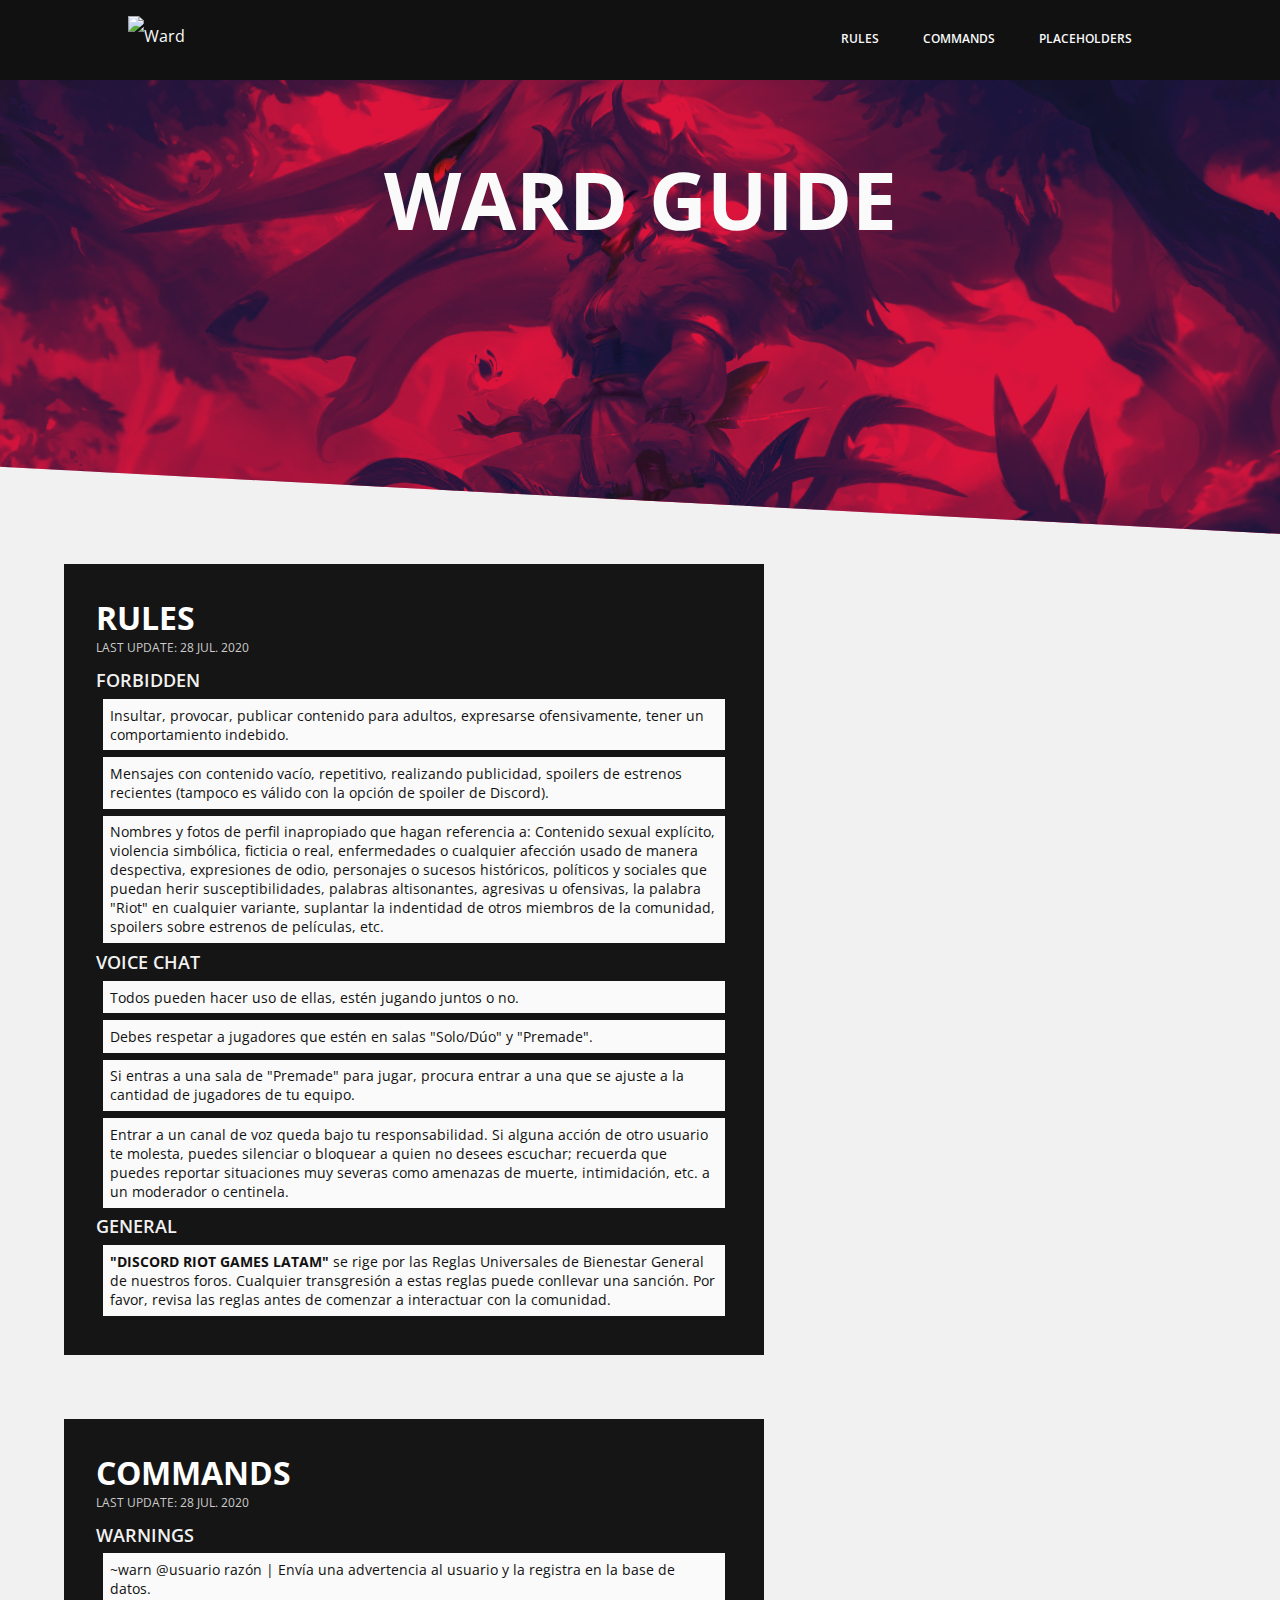
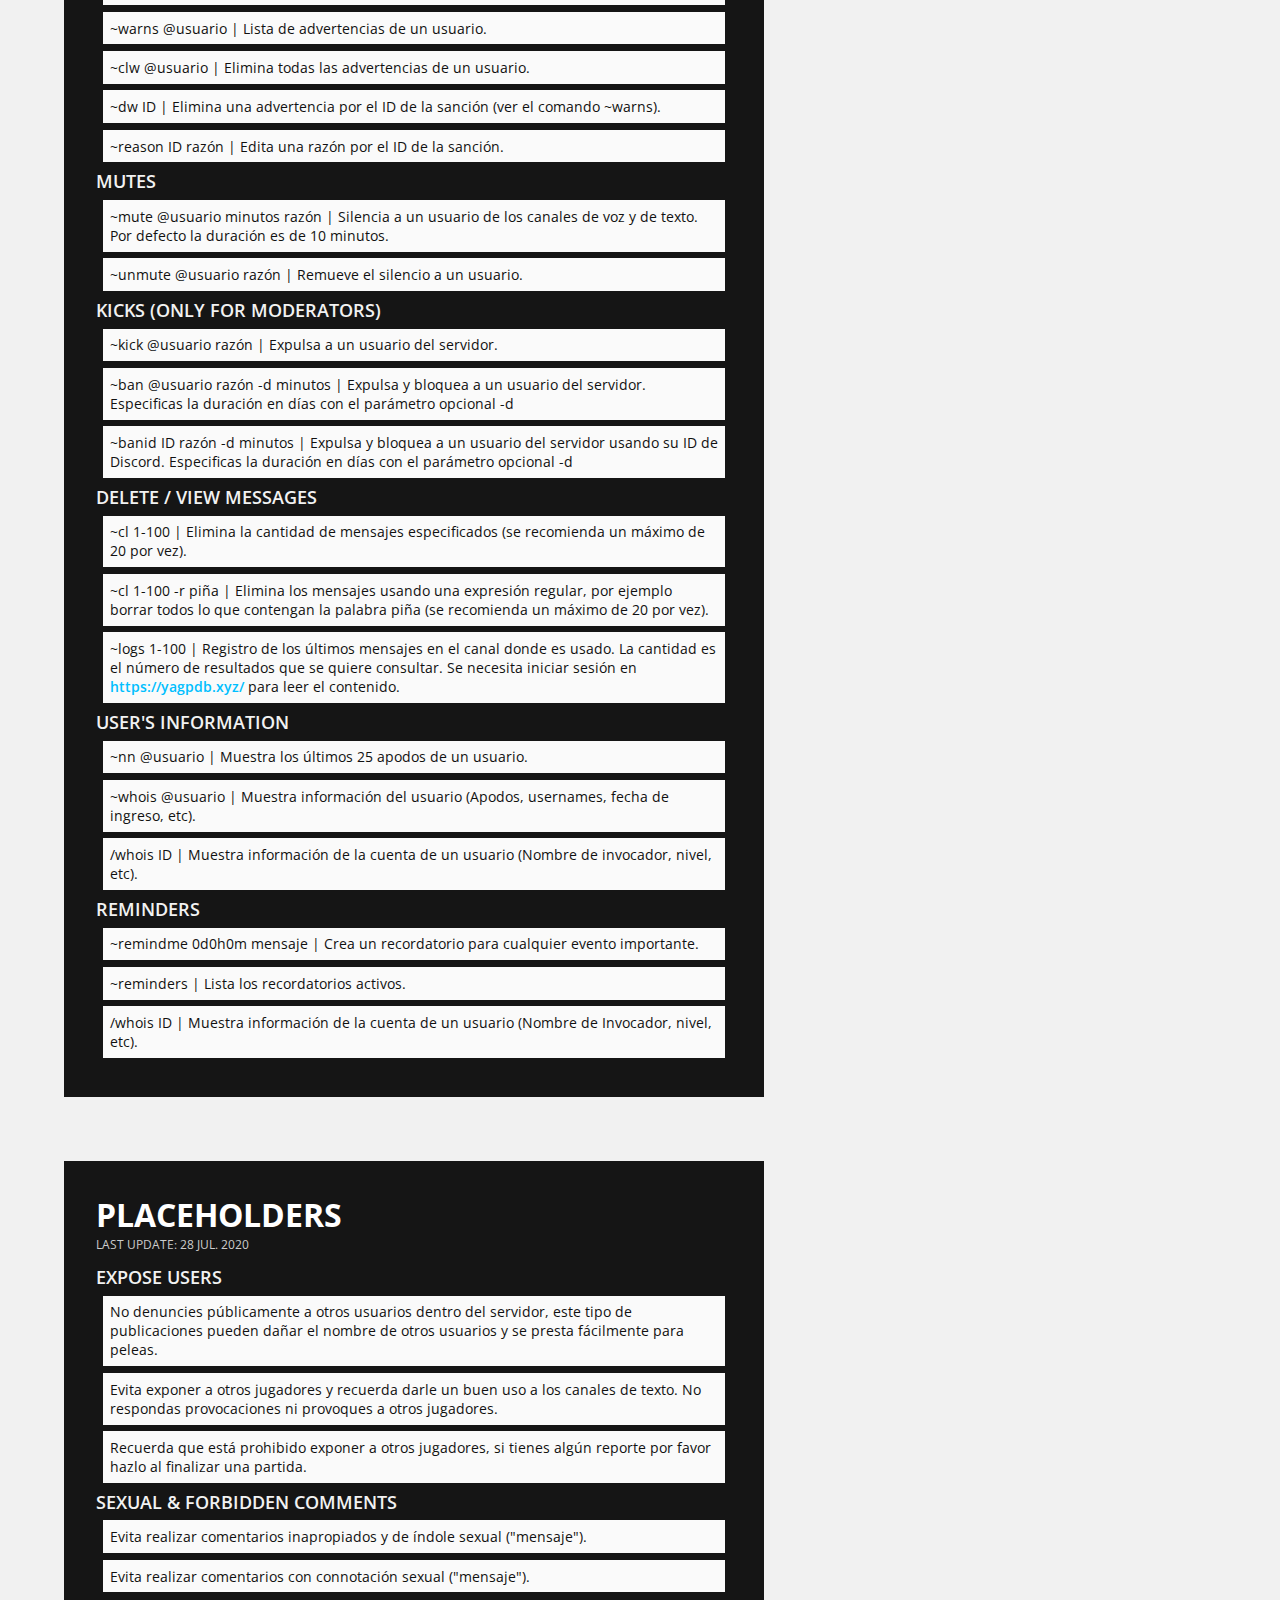
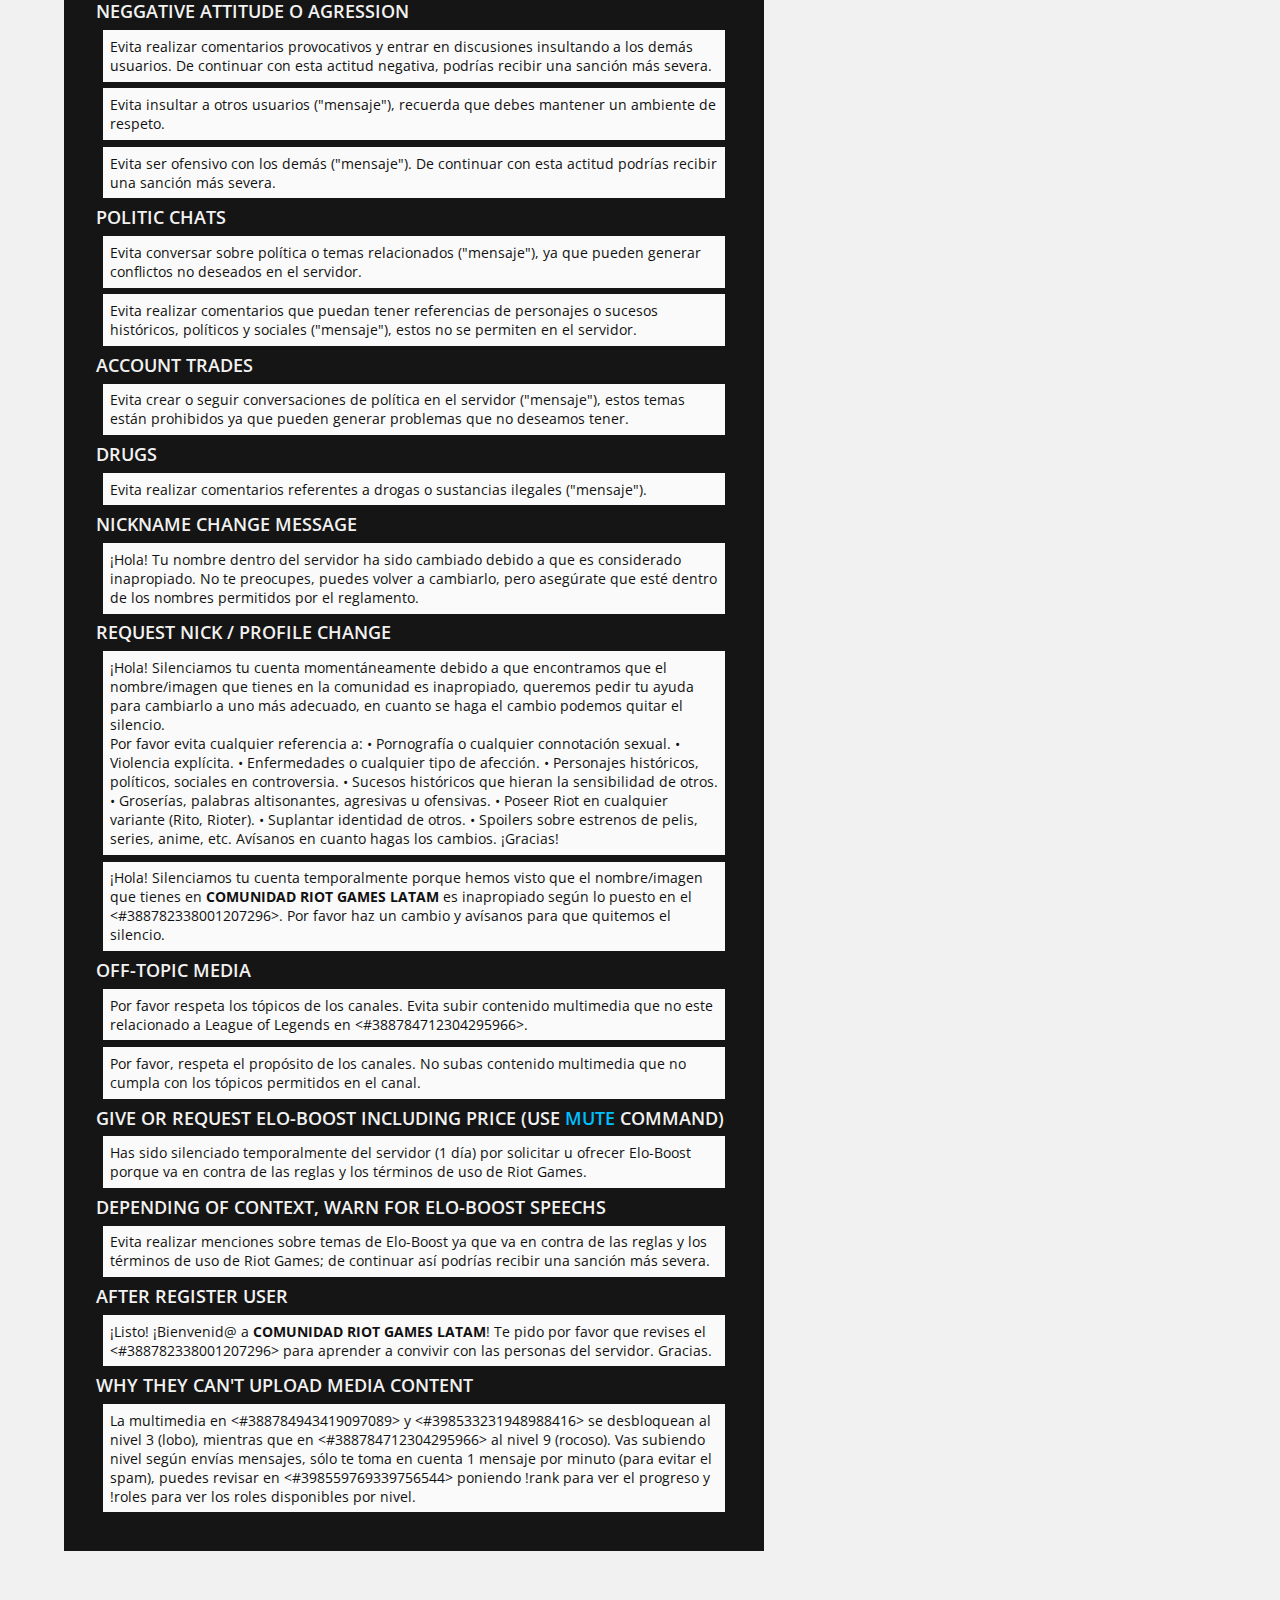
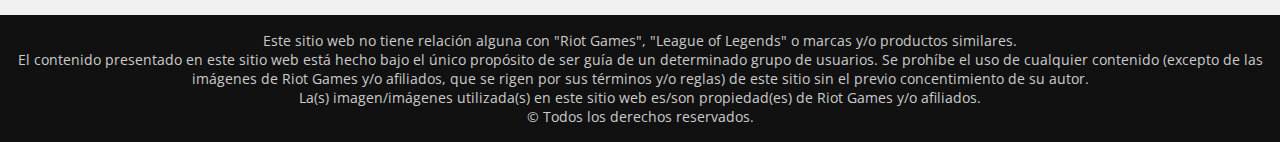
==== 2/index.html @ 8c5df8ff "Add files via upload" ====
<!DOCTYPE html><html lang="es-LA"><head><meta http-equiv="Content-Type" content="text/html; charset=utf-8"/><meta charset="utf-8"/><meta name="author" content="FOW Mind"/><title>Guía de Centinela</title><link href="assets/css/main.min.css" rel="stylesheet"/><link href="https://fonts.googleapis.com/css2?family=Open+Sans:wght@400;600;700&display=swap" rel="stylesheet"/></head><body id="top"> <header> <nav class="navbar flex"><div class="navbar__brand"> <a href="#top"> <img class="navbar__brand__img" src="assets/img/logo.png" alt="Ward"/> </a></div><ul class="navbar__nav"><li><a href="#rules">Rules</a></li><li><a href="#commands">Commands</a></li><li><a href="#placeholders">Placeholders</a></li></ul> </nav><div class="cover"><div class="cover__content"><h1 class="title uppercase cover__title">Ward guide</h1></div></div> </header><main class="wrapper"> <section id="rules" class="section"><h2 class="mini-title section__title">Rules</h2> <span class="date section__date uppercase">Last update: 28 Jul. 2020</span><ul class="list section__list"> <span class="list__title uppercase">Forbidden</span><li>Insultar, provocar, publicar contenido para adultos, expresarse ofensivamente, tener un comportamiento indebido.</li><li>Mensajes con contenido vacío, repetitivo, realizando publicidad, spoilers de estrenos recientes (tampoco es válido con la opción de spoiler de Discord).</li><li>Nombres y fotos de perfil inapropiado que hagan referencia a: Contenido sexual explícito, violencia simbólica, ficticia o real, enfermedades o cualquier afección usado de manera despectiva, expresiones de odio, personajes o sucesos históricos, políticos y sociales que puedan herir susceptibilidades, palabras altisonantes, agresivas u ofensivas, la palabra "Riot" en cualquier variante, suplantar la indentidad de otros miembros de la comunidad, spoilers sobre estrenos de películas, etc.</li><span class="list__title uppercase">Voice chat</span><li>Todos pueden hacer uso de ellas, estén jugando juntos o no.</li><li>Debes respetar a jugadores que estén en salas "Solo/Dúo" y "Premade".</li><li>Si entras a una sala de "Premade" para jugar, procura entrar a una que se ajuste a la cantidad de jugadores de tu equipo.</li><li>Entrar a un canal de voz queda bajo tu responsabilidad. Si alguna acción de otro usuario te molesta, puedes silenciar o bloquear a quien no desees escuchar; recuerda que puedes reportar situaciones muy severas como amenazas de muerte, intimidación, etc. a un moderador o centinela.</li><span class="list__title uppercase">General</span><li><strong class="uppercase">"Discord Riot Games LATAM"</strong> se rige por las Reglas Universales de Bienestar General de nuestros foros. Cualquier transgresión a estas reglas puede conllevar una sanción. Por favor, revisa las reglas antes de comenzar a interactuar con la comunidad.</li></ul> </section><section id="commands" class="section"><h2 class="mini-title section__title">Commands</h2> <span class="date section__date uppercase">Last update: 28 Jul. 2020</span><ul class="list section__list"> <span class="list__title uppercase">Warnings</span><li>~warn @usuario razón | Envía una advertencia al usuario y la registra en la base de datos.</li><li>~warns @usuario | Lista de advertencias de un usuario.</li><li>~clw @usuario | Elimina todas las advertencias de un usuario.</li><li>~dw ID | Elimina una advertencia por el ID de la sanción (ver el comando ~warns).</li><li>~reason ID razón | Edita una razón por el ID de la sanción.</li><span id="mute-command" class="list__title uppercase">Mutes</span><li>~mute @usuario minutos razón | Silencia a un usuario de los canales de voz y de texto. Por defecto la duración es de 10 minutos.</li><li>~unmute @usuario razón | Remueve el silencio a un usuario.</li><span class="list__title uppercase">Kicks (only for moderators)</span><li>~kick @usuario razón | Expulsa a un usuario del servidor.</li><li>~ban @usuario razón -d minutos | Expulsa y bloquea a un usuario del servidor. Especificas la duración en días con el parámetro opcional -d</li><li>~banid ID razón -d minutos | Expulsa y bloquea a un usuario del servidor usando su ID de Discord. Especificas la duración en días con el parámetro opcional -d</li><span class="list__title uppercase">Delete / View messages</span><li>~cl 1-100 | Elimina la cantidad de mensajes especificados (se recomienda un máximo de 20 por vez).</li><li>~cl 1-100 -r piña | Elimina los mensajes usando una expresión regular, por ejemplo borrar todos lo que contengan la palabra piña (se recomienda un máximo de 20 por vez).</li><li>~logs 1-100 | Registro de los últimos mensajes en el canal donde es usado. La cantidad es el número de resultados que se quiere consultar. Se necesita iniciar sesión en <a class="link list__link" href="https://yagpdb.xyz/" target="_blank">https://yagpdb.xyz/</a> para leer el contenido.</li><span class="list__title uppercase">User's information</span><li>~nn @usuario | Muestra los últimos 25 apodos de un usuario.</li><li>~whois @usuario | Muestra información del usuario (Apodos, usernames, fecha de ingreso, etc).</li><li>/whois ID | Muestra información de la cuenta de un usuario (Nombre de invocador, nivel, etc).</li><span class="list__title uppercase">Reminders</span><li>~remindme 0d0h0m mensaje | Crea un recordatorio para cualquier evento importante.</li><li>~reminders | Lista los recordatorios activos.</li><li>/whois ID | Muestra información de la cuenta de un usuario (Nombre de Invocador, nivel, etc).</li></ul> </section><section id="placeholders" class="section"><h2 class="mini-title section__title">Placeholders</h2> <span class="date section__date uppercase">Last update: 28 Jul. 2020</span><ul class="list section__list"> <span class="list__title uppercase">Expose users</span><li>No denuncies públicamente a otros usuarios dentro del servidor, este tipo de publicaciones pueden dañar el nombre de otros usuarios y se presta fácilmente para peleas.</li><li>Evita exponer a otros jugadores y recuerda darle un buen uso a los canales de texto. No respondas provocaciones ni provoques a otros jugadores.</li><li>Recuerda que está prohibido exponer a otros jugadores, si tienes algún reporte por favor hazlo al finalizar una partida.</li><span class="list__title uppercase">Sexual & forbidden comments</span><li>Evita realizar comentarios inapropiados y de índole sexual ("mensaje").</li><li>Evita realizar comentarios con connotación sexual ("mensaje").</li><span class="list__title uppercase">Neggative attitude o agression</span><li>Evita realizar comentarios provocativos y entrar en discusiones insultando a los demás usuarios. De continuar con esta actitud negativa, podrías recibir una sanción más severa.</li><li>Evita insultar a otros usuarios ("mensaje"), recuerda que debes mantener un ambiente de respeto.</li><li>Evita ser ofensivo con los demás ("mensaje"). De continuar con esta actitud podrías recibir una sanción más severa.</li><span class="list__title uppercase">Politic chats</span><li>Evita conversar sobre política o temas relacionados ("mensaje"), ya que pueden generar conflictos no deseados en el servidor.</li><li>Evita realizar comentarios que puedan tener referencias de personajes o sucesos históricos, políticos y sociales ("mensaje"), estos no se permiten en el servidor.</li><span class="list__title uppercase">Account trades</span><li>Evita crear o seguir conversaciones de política en el servidor ("mensaje"), estos temas están prohibidos ya que pueden generar problemas que no deseamos tener.</li><span class="list__title uppercase">Drugs</span><li>Evita realizar comentarios referentes a drogas o sustancias ilegales ("mensaje").</li><span class="list__title uppercase">Nickname change message</span><li>¡Hola! Tu nombre dentro del servidor ha sido cambiado debido a que es considerado inapropiado. No te preocupes, puedes volver a cambiarlo, pero asegúrate que esté dentro de los nombres permitidos por el reglamento.</li><span class="list__title uppercase">Request nick / profile change</span><li>¡Hola! Silenciamos tu cuenta momentáneamente debido a que encontramos que el nombre/imagen que tienes en la comunidad es inapropiado, queremos pedir tu ayuda para cambiarlo a uno más adecuado, en cuanto se haga el cambio podemos quitar el silencio. <br/> Por favor evita cualquier referencia a: • Pornografía o cualquier connotación sexual. • Violencia explícita. • Enfermedades o cualquier tipo de afección. • Personajes históricos, políticos, sociales en controversia. • Sucesos históricos que hieran la sensibilidad de otros. • Groserías, palabras altisonantes, agresivas u ofensivas. • Poseer Riot en cualquier variante (Rito, Rioter). • Suplantar identidad de otros. • Spoilers sobre estrenos de pelis, series, anime, etc. Avísanos en cuanto hagas los cambios. ¡Gracias!</li><li>¡Hola! Silenciamos tu cuenta temporalmente porque hemos visto que el nombre/imagen que tienes en <strong class="uppercase">Comunidad Riot Games LATAM</strong> es inapropiado según lo puesto en el <#388782338001207296>. Por favor haz un cambio y avísanos para que quitemos el silencio.</li><span class="list__title uppercase">Off-topic media</span><li>Por favor respeta los tópicos de los canales. Evita subir contenido multimedia que no este relacionado a League of Legends en <#388784712304295966>.</li><li>Por favor, respeta el propósito de los canales. No subas contenido multimedia que no cumpla con los tópicos permitidos en el canal.</li><span class="list__title uppercase">Give or request elo-boost including price (use <a class="link list__link" href="#mute-command">mute</a> command)</span><li>Has sido silenciado temporalmente del servidor (1 día) por solicitar u ofrecer Elo-Boost porque va en contra de las reglas y los términos de uso de Riot Games.</li><span class="list__title uppercase">Depending of context, warn for elo-boost speechs</span><li>Evita realizar menciones sobre temas de Elo-Boost ya que va en contra de las reglas y los términos de uso de Riot Games; de continuar así podrías recibir una sanción más severa.</li><span class="list__title uppercase">After register user</span><li>¡Listo! ¡Bienvenid@ a <strong class="uppercase">Comunidad Riot Games LATAM</strong>! Te pido por favor que revises el <#388782338001207296> para aprender a convivir con las personas del servidor. Gracias.</li><span class="list__title uppercase">Why they can't upload media content</span><li>La multimedia en <#388784943419097089> y <#398533231948988416> se desbloquean al nivel 3 (lobo), mientras que en <#388784712304295966> al nivel 9 (rocoso). Vas subiendo nivel según envías mensajes, sólo te toma en cuenta 1 mensaje por minuto (para evitar el spam), puedes revisar en <#398559769339756544> poniendo !rank para ver el progreso y !roles para ver los roles disponibles por nivel.</li></ul> </section> </main><footer class="footer"><p class="footer__paragraph">Este sitio web no tiene relación alguna con "Riot Games", "League of Legends" o marcas y/o productos similares. <br/> El contenido presentado en este sitio web está hecho bajo el único propósito de ser guía de un determinado grupo de usuarios. Se prohíbe el uso de cualquier contenido (excepto de las imágenes de Riot Games y/o afiliados, que se rigen por sus términos y/o reglas) de este sitio sin el previo concentimiento de su autor.</p><p class="footer__paragraph">La(s) imagen/imágenes utilizada(s) en este sitio web es/son propiedad(es) de Riot Games y/o afiliados. <br/> &copy; Todos los derechos reservados.</p> </footer></body></html>
---- 2/assets/css/main.min.css ----
*{margin:0;padding:0;-webkit-box-sizing:border-box;box-sizing:border-box;scroll-behavior:smooth}*::-moz-selection{background-color:crimson;color:#ccc}*::selection{background-color:crimson;color:#ccc}body{font-family:'Open sans',-system-ui,-apple-system,sans-serif,helvetica,arial;background-color:#f1f1f1;overflow-x:hidden}img{max-width:100%;-webkit-user-select:none;-moz-user-select:none;-ms-user-select:none;user-select:none}img::-moz-selection{background-color:rgba(0,0,0,0)}img::selection{background-color:rgba(0,0,0,0)}a{text-decoration:none}.flex{display:-webkit-box;display:-ms-flexbox;display:flex;-webkit-box-orient:horizontal;-webkit-box-direction:normal;-ms-flex-direction:row;flex-direction:row;-webkit-box-pack:justify;-ms-flex-pack:justify;justify-content:space-between;-webkit-box-align:center;-ms-flex-align:center;align-items:center}.uppercase{text-transform:uppercase}.title,.mini-title{color:#111}.title{font-size:3em;text-align:center}.mini-title{font-size:2em;text-transform:uppercase}.date{color:#808080;font-size: .75em;display:block}.link{text-decoration:none;color:deepskyblue;font-size: .8em;font-weight:600}.link:hover{text-decoration:underline}.list{list-style:none}.list__title{color:#111;font-size:1.1em;font-weight:600;display:block}.list li{margin: .5em;color:#707070}.list__link{font-size:inherit}.list__link:hover{text-decoration:none;opacity: .9}.input{outline:none;border:1px solid rgba(0,0,0,.1);font-family:'Open sans',-system-ui,-apple-system,sans-serif,helvetica,arial;font-size:1em;font-weight:600;color:#353535;width:95%;max-width:350px;height:50px;background-color:#fafafa;padding:0 1em;margin:0 auto;display:block;-webkit-transition:-webkit-box-shadow .2s ease;transition:-webkit-box-shadow .2s ease;-o-transition:box-shadow .2s ease;transition:box-shadow .2s ease;transition:box-shadow .2s ease, -webkit-box-shadow .2s ease}.input::-webkit-input-placeholder{color:#707070;font-weight:normal}.input::-moz-placeholder{color:#707070;font-weight:normal}.input:-ms-input-placeholder{color:#707070;font-weight:normal}.input::-ms-input-placeholder{color:#707070;font-weight:normal}.input::placeholder{color:#707070;font-weight:normal}.input:focus,.input:active{-webkit-box-shadow:0 0 5px 1px rgba(0,0,0,.3);box-shadow:0 0 5px 1px rgba(0,0,0,.3)}.input:focus::-webkit-input-placeholder,.input:active::-webkit-input-placeholder{color:transparent}.input:focus::-moz-placeholder,.input:active::-moz-placeholder{color:transparent}.input:focus:-ms-input-placeholder,.input:active:-ms-input-placeholder{color:transparent}.input:focus::-ms-input-placeholder,.input:active::-ms-input-placeholder{color:transparent}.input:focus::placeholder,.input:active::placeholder{color:transparent}.section{padding:2em;margin:4em 5%;background-color:#151515;width:95%;max-width:700px}.section__title{color:#fff;display:inline-block}.section__date{color:#ccc;margin-bottom:1em}.section__list .list__title{color:#f2f2f2}.section__list li{background-color:#fafafa;color:#111;padding: .5em;font-size: .85em}.navbar{position:fixed;top:0;left:0;z-index:500;width:100%;height:80px;background-color:#111;padding:0 10%;overflow-y:hidden}.navbar__brand{padding:1em 0;width:150px;height:100%;color:#fafafa}.navbar__brand a{color:#fafafa}.navbar__brand__img{-o-object-fit:cover;object-fit:cover;width:100%;max-height:150px;line-height:40px}.navbar__nav{list-style:none;height:100%;padding:0;-webkit-user-select:none;-moz-user-select:none;-ms-user-select:none;user-select:none}.navbar__nav li{display:inline-block;line-height:77px;margin-right:-4.1px}.navbar__nav a{color:#fafafa;padding:0 2em;font-size: .75em;font-weight:600;text-transform:uppercase;display:block;border-bottom:3px solid transparent}.navbar__nav a:hover{border-color:deepskyblue}.cover{position:relative;width:100%;height:100vh;max-height:500px;padding-top:80px}.cover::before{content:'';position:absolute;top:0;left:-5%;width:110%;height:100%;background:crimson url(../img/cover.jpg) center -5%/99% no-repeat;background-blend-mode:darken;-webkit-transform:rotate(3deg);-ms-transform:rotate(3deg);transform:rotate(3deg)}.cover__content{position:relative;z-index:5;width:100%;margin:5% auto}.cover__title{color:#fafafa;font-size:5em}.footer{background-color:#111;padding:1em}.footer__paragraph{font-size: .9em;color:#ccc;text-align:center}@media screen and (max-width: 850px){.section{margin:4em auto}.cover::before{background-size:cover;background-position:center 2em}}@media screen and (max-width: 600px){.navbar__brand{display:none}.navbar__nav{margin:0 auto}}@media screen and (max-width: 400px){.section{padding:1em}.section__title{word-break:break-all}.section__list .list__title{margin:1em 0 .5em 0}.section__list li{margin:0}.navbar__nav{height:initial;text-align:center}.navbar__nav li{line-height:initial}.navbar__nav a{padding: .5em;display:inline-block}}
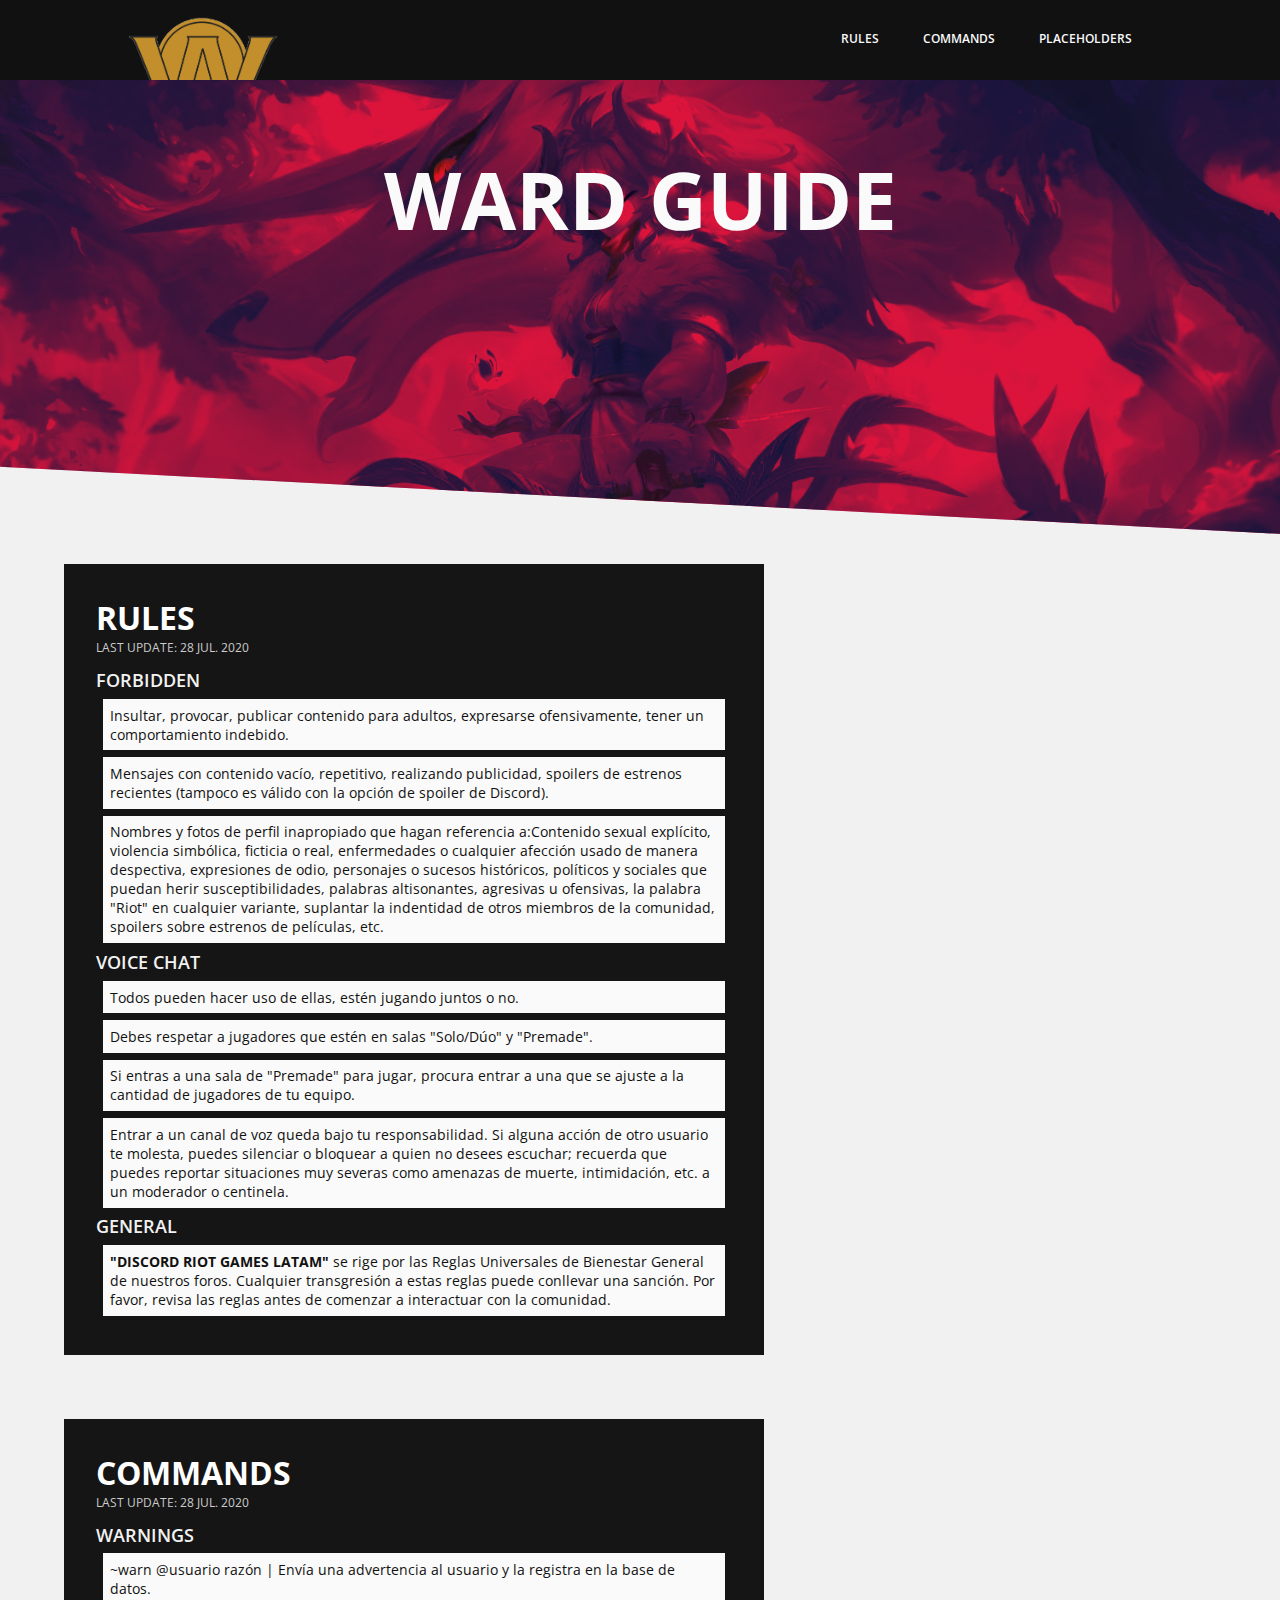
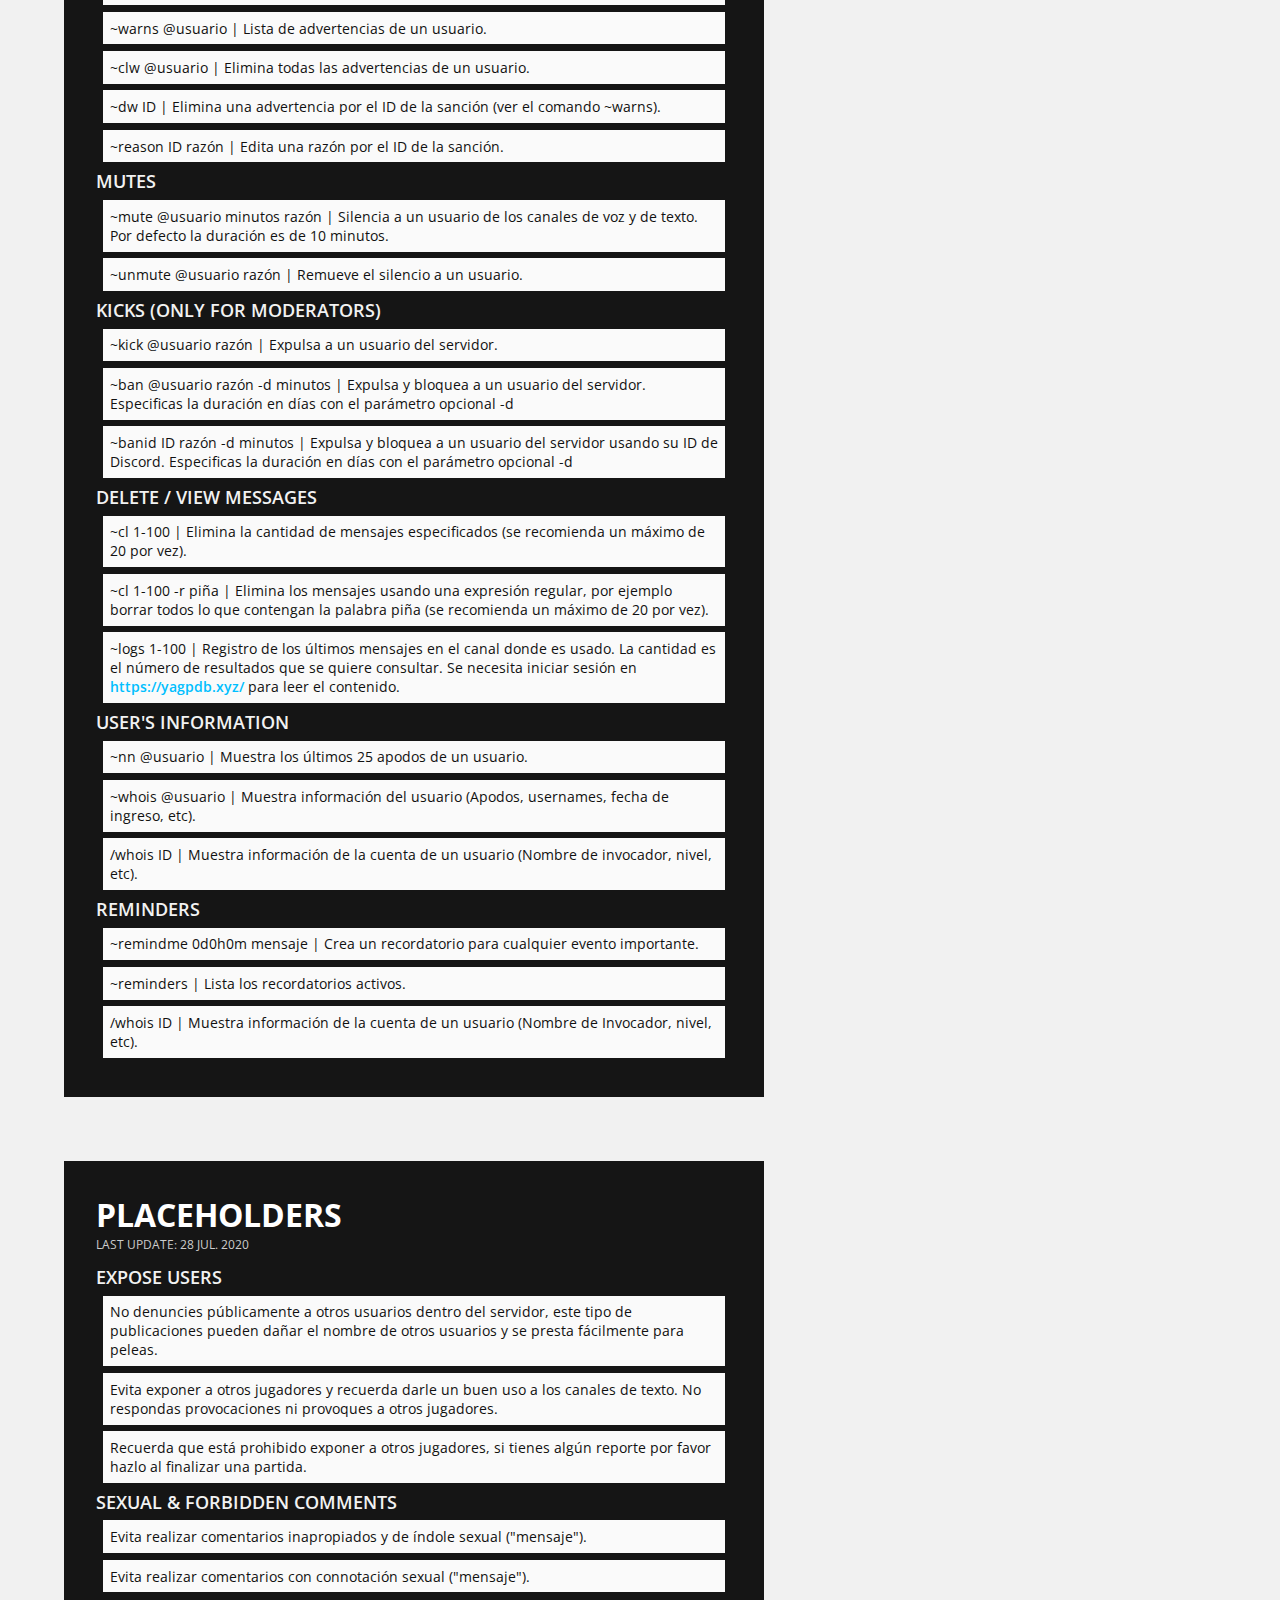
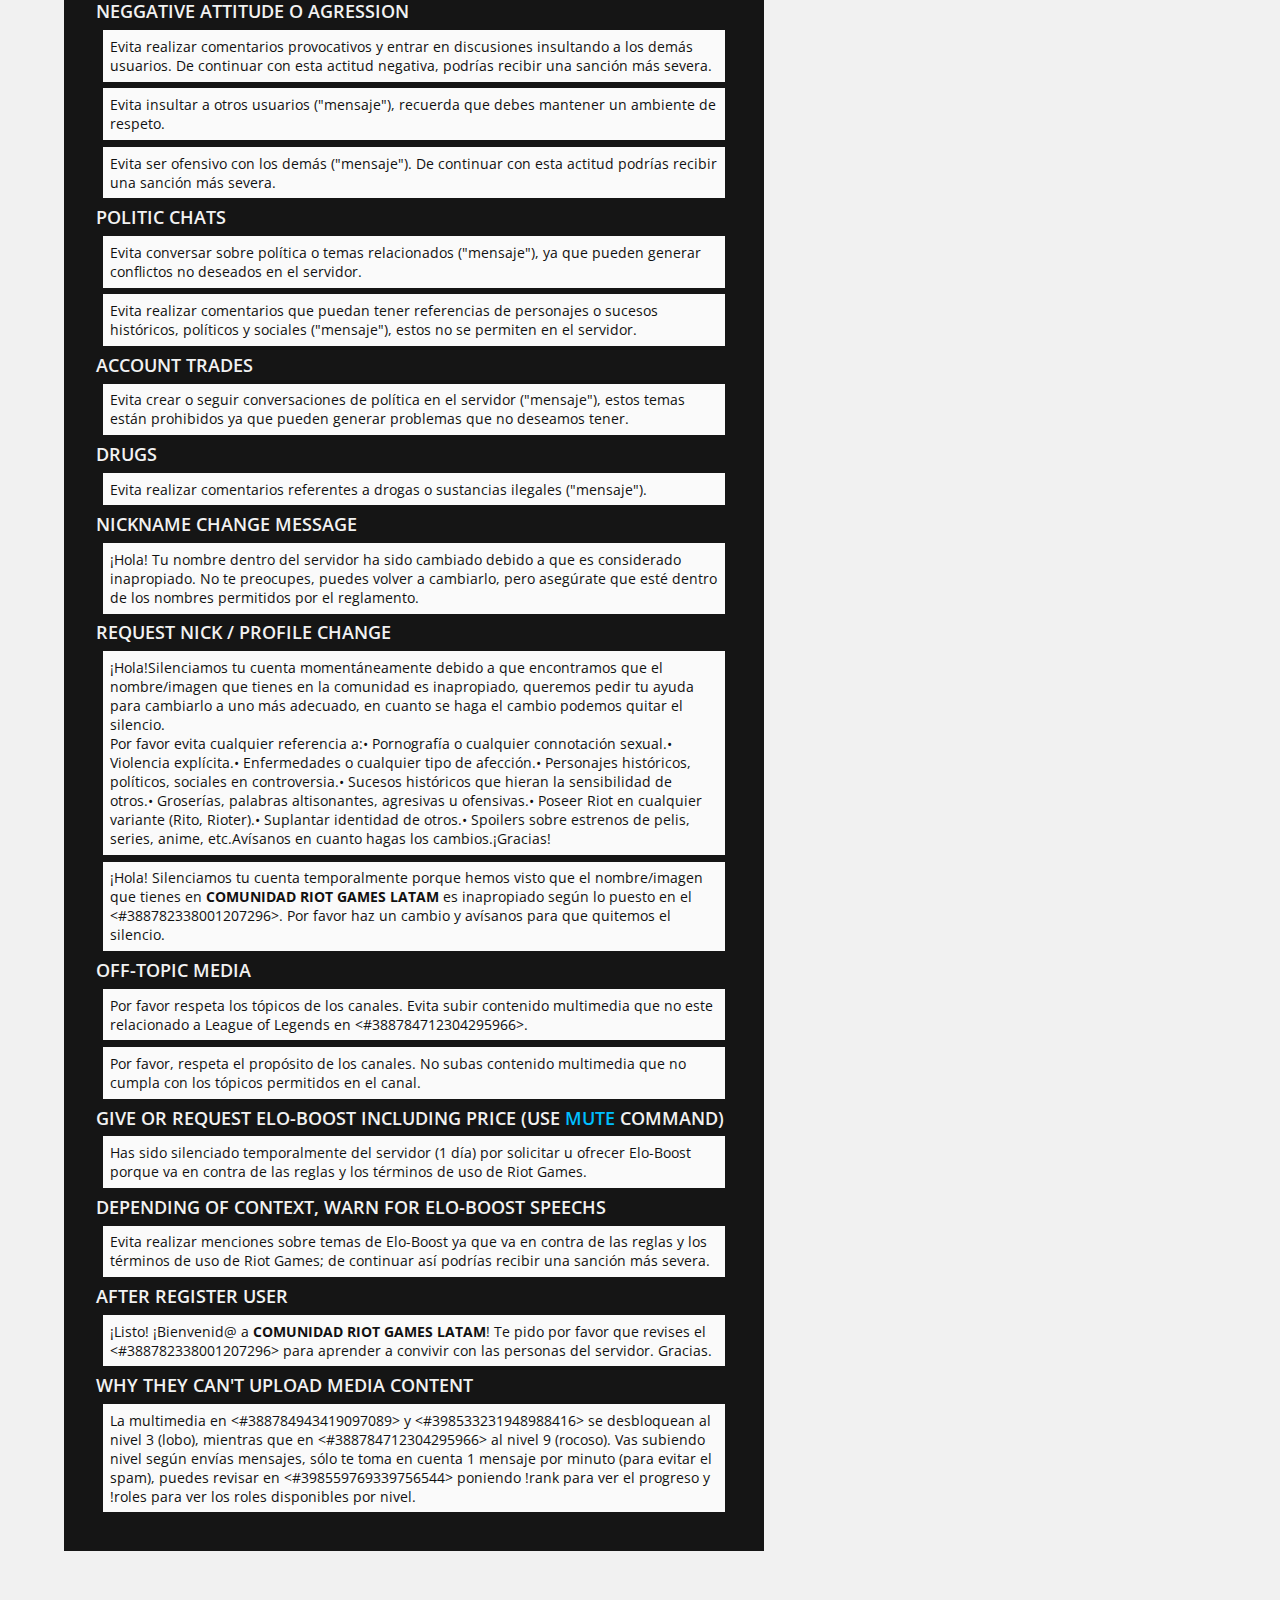
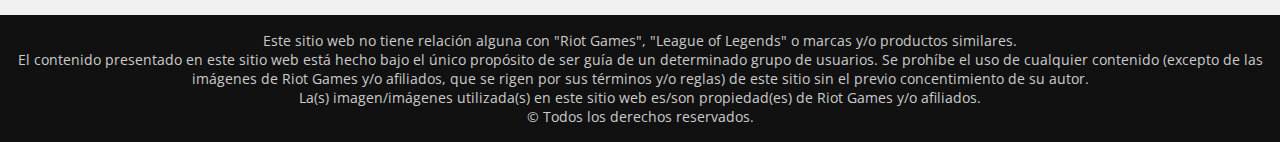
==== commit 00db2e94: "Add files via upload" ====
--- a/2/index.html
+++ b/2/index.html
@@ -1 +1 @@
-<!DOCTYPE html><html lang="es-LA"><head><meta http-equiv="Content-Type" content="text/html; charset=utf-8"/><meta charset="utf-8"/><meta name="author" content="FOW Mind"/><title>Guía de Centinela</title><link href="assets/css/main.min.css" rel="stylesheet"/><link href="https://fonts.googleapis.com/css2?family=Open+Sans:wght@400;600;700&display=swap" rel="stylesheet"/></head><body id="top"> <header> <nav class="navbar flex"><div class="navbar__brand"> <a href="#top"> <img class="navbar__brand__img" src="assets/img/logo.png" alt="Ward"/> </a></div><ul class="navbar__nav"><li><a href="#rules">Rules</a></li><li><a href="#commands">Commands</a></li><li><a href="#placeholders">Placeholders</a></li></ul> </nav><div class="cover"><div class="cover__content"><h1 class="title uppercase cover__title">Ward guide</h1></div></div> </header><main class="wrapper"> <section id="rules" class="section"><h2 class="mini-title section__title">Rules</h2> <span class="date section__date uppercase">Last update: 28 Jul. 2020</span><ul class="list section__list"> <span class="list__title uppercase">Forbidden</span><li>Insultar, provocar, publicar contenido para adultos, expresarse ofensivamente, tener un comportamiento indebido.</li><li>Mensajes con contenido vacío, repetitivo, realizando publicidad, spoilers de estrenos recientes (tampoco es válido con la opción de spoiler de Discord).</li><li>Nombres y fotos de perfil inapropiado que hagan referencia a: Contenido sexual explícito, violencia simbólica, ficticia o real, enfermedades o cualquier afección usado de manera despectiva, expresiones de odio, personajes o sucesos históricos, políticos y sociales que puedan herir susceptibilidades, palabras altisonantes, agresivas u ofensivas, la palabra "Riot" en cualquier variante, suplantar la indentidad de otros miembros de la comunidad, spoilers sobre estrenos de películas, etc.</li><span class="list__title uppercase">Voice chat</span><li>Todos pueden hacer uso de ellas, estén jugando juntos o no.</li><li>Debes respetar a jugadores que estén en salas "Solo/Dúo" y "Premade".</li><li>Si entras a una sala de "Premade" para jugar, procura entrar a una que se ajuste a la cantidad de jugadores de tu equipo.</li><li>Entrar a un canal de voz queda bajo tu responsabilidad. Si alguna acción de otro usuario te molesta, puedes silenciar o bloquear a quien no desees escuchar; recuerda que puedes reportar situaciones muy severas como amenazas de muerte, intimidación, etc. a un moderador o centinela.</li><span class="list__title uppercase">General</span><li><strong class="uppercase">"Discord Riot Games LATAM"</strong> se rige por las Reglas Universales de Bienestar General de nuestros foros. Cualquier transgresión a estas reglas puede conllevar una sanción. Por favor, revisa las reglas antes de comenzar a interactuar con la comunidad.</li></ul> </section><section id="commands" class="section"><h2 class="mini-title section__title">Commands</h2> <span class="date section__date uppercase">Last update: 28 Jul. 2020</span><ul class="list section__list"> <span class="list__title uppercase">Warnings</span><li>~warn @usuario razón | Envía una advertencia al usuario y la registra en la base de datos.</li><li>~warns @usuario | Lista de advertencias de un usuario.</li><li>~clw @usuario | Elimina todas las advertencias de un usuario.</li><li>~dw ID | Elimina una advertencia por el ID de la sanción (ver el comando ~warns).</li><li>~reason ID razón | Edita una razón por el ID de la sanción.</li><span id="mute-command" class="list__title uppercase">Mutes</span><li>~mute @usuario minutos razón | Silencia a un usuario de los canales de voz y de texto. Por defecto la duración es de 10 minutos.</li><li>~unmute @usuario razón | Remueve el silencio a un usuario.</li><span class="list__title uppercase">Kicks (only for moderators)</span><li>~kick @usuario razón | Expulsa a un usuario del servidor.</li><li>~ban @usuario razón -d minutos | Expulsa y bloquea a un usuario del servidor. Especificas la duración en días con el parámetro opcional -d</li><li>~banid ID razón -d minutos | Expulsa y bloquea a un usuario del servidor usando su ID de Discord. Especificas la duración en días con el parámetro opcional -d</li><span class="list__title uppercase">Delete / View messages</span><li>~cl 1-100 | Elimina la cantidad de mensajes especificados (se recomienda un máximo de 20 por vez).</li><li>~cl 1-100 -r piña | Elimina los mensajes usando una expresión regular, por ejemplo borrar todos lo que contengan la palabra piña (se recomienda un máximo de 20 por vez).</li><li>~logs 1-100 | Registro de los últimos mensajes en el canal donde es usado. La cantidad es el número de resultados que se quiere consultar. Se necesita iniciar sesión en <a class="link list__link" href="https://yagpdb.xyz/" target="_blank">https://yagpdb.xyz/</a> para leer el contenido.</li><span class="list__title uppercase">User's information</span><li>~nn @usuario | Muestra los últimos 25 apodos de un usuario.</li><li>~whois @usuario | Muestra información del usuario (Apodos, usernames, fecha de ingreso, etc).</li><li>/whois ID | Muestra información de la cuenta de un usuario (Nombre de invocador, nivel, etc).</li><span class="list__title uppercase">Reminders</span><li>~remindme 0d0h0m mensaje | Crea un recordatorio para cualquier evento importante.</li><li>~reminders | Lista los recordatorios activos.</li><li>/whois ID | Muestra información de la cuenta de un usuario (Nombre de Invocador, nivel, etc).</li></ul> </section><section id="placeholders" class="section"><h2 class="mini-title section__title">Placeholders</h2> <span class="date section__date uppercase">Last update: 28 Jul. 2020</span><ul class="list section__list"> <span class="list__title uppercase">Expose users</span><li>No denuncies públicamente a otros usuarios dentro del servidor, este tipo de publicaciones pueden dañar el nombre de otros usuarios y se presta fácilmente para peleas.</li><li>Evita exponer a otros jugadores y recuerda darle un buen uso a los canales de texto. No respondas provocaciones ni provoques a otros jugadores.</li><li>Recuerda que está prohibido exponer a otros jugadores, si tienes algún reporte por favor hazlo al finalizar una partida.</li><span class="list__title uppercase">Sexual & forbidden comments</span><li>Evita realizar comentarios inapropiados y de índole sexual ("mensaje").</li><li>Evita realizar comentarios con connotación sexual ("mensaje").</li><span class="list__title uppercase">Neggative attitude o agression</span><li>Evita realizar comentarios provocativos y entrar en discusiones insultando a los demás usuarios. De continuar con esta actitud negativa, podrías recibir una sanción más severa.</li><li>Evita insultar a otros usuarios ("mensaje"), recuerda que debes mantener un ambiente de respeto.</li><li>Evita ser ofensivo con los demás ("mensaje"). De continuar con esta actitud podrías recibir una sanción más severa.</li><span class="list__title uppercase">Politic chats</span><li>Evita conversar sobre política o temas relacionados ("mensaje"), ya que pueden generar conflictos no deseados en el servidor.</li><li>Evita realizar comentarios que puedan tener referencias de personajes o sucesos históricos, políticos y sociales ("mensaje"), estos no se permiten en el servidor.</li><span class="list__title uppercase">Account trades</span><li>Evita crear o seguir conversaciones de política en el servidor ("mensaje"), estos temas están prohibidos ya que pueden generar problemas que no deseamos tener.</li><span class="list__title uppercase">Drugs</span><li>Evita realizar comentarios referentes a drogas o sustancias ilegales ("mensaje").</li><span class="list__title uppercase">Nickname change message</span><li>¡Hola! Tu nombre dentro del servidor ha sido cambiado debido a que es considerado inapropiado. No te preocupes, puedes volver a cambiarlo, pero asegúrate que esté dentro de los nombres permitidos por el reglamento.</li><span class="list__title uppercase">Request nick / profile change</span><li>¡Hola! Silenciamos tu cuenta momentáneamente debido a que encontramos que el nombre/imagen que tienes en la comunidad es inapropiado, queremos pedir tu ayuda para cambiarlo a uno más adecuado, en cuanto se haga el cambio podemos quitar el silencio. <br/> Por favor evita cualquier referencia a: • Pornografía o cualquier connotación sexual. • Violencia explícita. • Enfermedades o cualquier tipo de afección. • Personajes históricos, políticos, sociales en controversia. • Sucesos históricos que hieran la sensibilidad de otros. • Groserías, palabras altisonantes, agresivas u ofensivas. • Poseer Riot en cualquier variante (Rito, Rioter). • Suplantar identidad de otros. • Spoilers sobre estrenos de pelis, series, anime, etc. Avísanos en cuanto hagas los cambios. ¡Gracias!</li><li>¡Hola! Silenciamos tu cuenta temporalmente porque hemos visto que el nombre/imagen que tienes en <strong class="uppercase">Comunidad Riot Games LATAM</strong> es inapropiado según lo puesto en el <#388782338001207296>. Por favor haz un cambio y avísanos para que quitemos el silencio.</li><span class="list__title uppercase">Off-topic media</span><li>Por favor respeta los tópicos de los canales. Evita subir contenido multimedia que no este relacionado a League of Legends en <#388784712304295966>.</li><li>Por favor, respeta el propósito de los canales. No subas contenido multimedia que no cumpla con los tópicos permitidos en el canal.</li><span class="list__title uppercase">Give or request elo-boost including price (use <a class="link list__link" href="#mute-command">mute</a> command)</span><li>Has sido silenciado temporalmente del servidor (1 día) por solicitar u ofrecer Elo-Boost porque va en contra de las reglas y los términos de uso de Riot Games.</li><span class="list__title uppercase">Depending of context, warn for elo-boost speechs</span><li>Evita realizar menciones sobre temas de Elo-Boost ya que va en contra de las reglas y los términos de uso de Riot Games; de continuar así podrías recibir una sanción más severa.</li><span class="list__title uppercase">After register user</span><li>¡Listo! ¡Bienvenid@ a <strong class="uppercase">Comunidad Riot Games LATAM</strong>! Te pido por favor que revises el <#388782338001207296> para aprender a convivir con las personas del servidor. Gracias.</li><span class="list__title uppercase">Why they can't upload media content</span><li>La multimedia en <#388784943419097089> y <#398533231948988416> se desbloquean al nivel 3 (lobo), mientras que en <#388784712304295966> al nivel 9 (rocoso). Vas subiendo nivel según envías mensajes, sólo te toma en cuenta 1 mensaje por minuto (para evitar el spam), puedes revisar en <#398559769339756544> poniendo !rank para ver el progreso y !roles para ver los roles disponibles por nivel.</li></ul> </section> </main><footer class="footer"><p class="footer__paragraph">Este sitio web no tiene relación alguna con "Riot Games", "League of Legends" o marcas y/o productos similares. <br/> El contenido presentado en este sitio web está hecho bajo el único propósito de ser guía de un determinado grupo de usuarios. Se prohíbe el uso de cualquier contenido (excepto de las imágenes de Riot Games y/o afiliados, que se rigen por sus términos y/o reglas) de este sitio sin el previo concentimiento de su autor.</p><p class="footer__paragraph">La(s) imagen/imágenes utilizada(s) en este sitio web es/son propiedad(es) de Riot Games y/o afiliados. <br/> &copy; Todos los derechos reservados.</p> </footer></body></html>+<!DOCTYPE html><html lang="es-LA"><head><meta http-equiv="Content-Type" content="text/html; charset=utf-8"/><meta charset="utf-8"/><meta name="viewport" content="width=device-width, user-scalable=no, initial-scale=1.0, maximum-scale=1.0, minimum-scale=1.0"/><meta name="author" content="FOW Mind"/><title>Guía de Centinela</title><link rel="shortcut icon" type="image/x-icon" href="assets/img/logo.png"/><link href="assets/css/main.min.css" rel="stylesheet"/><link href="https://fonts.googleapis.com/css2?family=Open+Sans:wght@400;600;700&display=swap" rel="stylesheet"/></head><body id="top"><header><nav class="navbar flex"><div class="navbar__brand"><a href="#top"><img class="navbar__brand__img" src="assets/img/logo.png" alt="Ward"/></a></div><ul class="navbar__nav"><li><a href="#rules">Rules</a></li><li><a href="#commands">Commands</a></li><li><a href="#placeholders">Placeholders</a></li></ul></nav><div class="cover"><div class="cover__content"><h1 class="title uppercase cover__title">Ward guide</h1><!--<form><input class="input" id="search" type="search" placeholder="Search something (ex.: ~warn)" autocomplete="off"/><input type="submit" hidden/></form>--></div></div></header><main class="wrapper"><section id="rules" class="section"><h2 class="mini-title section__title">Rules</h2><span class="date section__date uppercase">Last update: 28 Jul. 2020</span><ul class="list section__list"><span class="list__title uppercase">Forbidden</span><li>Insultar, provocar, publicar contenido para adultos, expresarse ofensivamente, tener un comportamiento indebido.</li><li>Mensajes con contenido vacío, repetitivo, realizando publicidad, spoilers de estrenos recientes (tampoco es válido con la opción de spoiler de Discord).</li><li>Nombres y fotos de perfil inapropiado que hagan referencia a:Contenido sexual explícito, violencia simbólica, ficticia o real, enfermedades o cualquier afección usado de manera despectiva, expresiones de odio, personajes o sucesos históricos, políticos y sociales que puedan herir susceptibilidades, palabras altisonantes, agresivas u ofensivas, la palabra "Riot" en cualquier variante, suplantar la indentidad de otros miembros de la comunidad, spoilers sobre estrenos de películas, etc.</li><span class="list__title uppercase">Voice chat</span><li>Todos pueden hacer uso de ellas, estén jugando juntos o no.</li><li>Debes respetar a jugadores que estén en salas "Solo/Dúo" y "Premade".</li><li>Si entras a una sala de "Premade" para jugar, procura entrar a una que se ajuste a la cantidad de jugadores de tu equipo.</li><li>Entrar a un canal de voz queda bajo tu responsabilidad. Si alguna acción de otro usuario te molesta, puedes silenciar o bloquear a quien no desees escuchar; recuerda que puedes reportar situaciones muy severas como amenazas de muerte, intimidación, etc. a un moderador o centinela.</li><span class="list__title uppercase">General</span><li><strong class="uppercase">"Discord Riot Games LATAM"</strong> se rige por las Reglas Universales de Bienestar General de nuestros foros. Cualquier transgresión a estas reglas puede conllevar una sanción. Por favor, revisa las reglas antes de comenzar a interactuar con la comunidad.</li></ul></section><section id="commands" class="section"><h2 class="mini-title section__title">Commands</h2><span class="date section__date uppercase">Last update: 28 Jul. 2020</span><ul class="list section__list"><span class="list__title uppercase">Warnings</span><li>~warn @usuario razón | Envía una advertencia al usuario y la registra en la base de datos.</li><li>~warns @usuario | Lista de advertencias de un usuario.</li><li>~clw @usuario | Elimina todas las advertencias de un usuario.</li><li>~dw ID | Elimina una advertencia por el ID de la sanción (ver el comando ~warns).</li><li>~reason ID razón | Edita una razón por el ID de la sanción.</li><span id="mute-command" class="list__title uppercase">Mutes</span><li>~mute @usuario minutos razón | Silencia a un usuario de los canales de voz y de texto. Por defecto la duración es de 10 minutos.</li><li>~unmute @usuario razón | Remueve el silencio a un usuario.</li><span class="list__title uppercase">Kicks (only for moderators)</span><li>~kick @usuario razón | Expulsa a un usuario del servidor.</li><li>~ban @usuario razón -d minutos | Expulsa y bloquea a un usuario del servidor. Especificas la duración en días con el parámetro opcional -d</li><li>~banid ID razón -d minutos | Expulsa y bloquea a un usuario del servidor usando su ID de Discord. Especificas la duración en días con el parámetro opcional -d</li><span class="list__title uppercase">Delete / View messages</span><li>~cl 1-100 | Elimina la cantidad de mensajes especificados (se recomienda un máximo de 20 por vez).</li><li>~cl 1-100 -r piña | Elimina los mensajes usando una expresión regular, por ejemplo borrar todos lo que contengan la palabra piña (se recomienda un máximo de 20 por vez).</li><li>~logs 1-100 | Registro de los últimos mensajes en el canal donde es usado. La cantidad es el número de resultados que se quiere consultar. Se necesita iniciar sesión en <a class="link list__link" href="https://yagpdb.xyz/" target="_blank">https://yagpdb.xyz/</a> para leer el contenido.</li><span class="list__title uppercase">User's information</span><li>~nn @usuario | Muestra los últimos 25 apodos de un usuario.</li><li>~whois @usuario | Muestra información del usuario (Apodos, usernames, fecha de ingreso, etc).</li><li>/whois ID | Muestra información de la cuenta de un usuario (Nombre de invocador, nivel, etc).</li><span class="list__title uppercase">Reminders</span><li>~remindme 0d0h0m mensaje | Crea un recordatorio para cualquier evento importante.</li><li>~reminders | Lista los recordatorios activos.</li><li>/whois ID | Muestra información de la cuenta de un usuario (Nombre de Invocador, nivel, etc).</li></ul></section><section id="placeholders" class="section"><h2 class="mini-title section__title">Placeholders</h2><span class="date section__date uppercase">Last update: 28 Jul. 2020</span><ul class="list section__list"><span class="list__title uppercase">Expose users</span><li>No denuncies públicamente a otros usuarios dentro del servidor, este tipo de publicaciones pueden dañar el nombre de otros usuarios y se presta fácilmente para peleas.</li><li>Evita exponer a otros jugadores y recuerda darle un buen uso a los canales de texto. No respondas provocaciones ni provoques a otros jugadores.</li><li>Recuerda que está prohibido exponer a otros jugadores, si tienes algún reporte por favor hazlo al finalizar una partida.</li><span class="list__title uppercase">Sexual & forbidden comments</span><li>Evita realizar comentarios inapropiados y de índole sexual ("mensaje").</li><li>Evita realizar comentarios con connotación sexual ("mensaje").</li><span class="list__title uppercase">Neggative attitude o agression</span><li>Evita realizar comentarios provocativos y entrar en discusiones insultando a los demás usuarios. De continuar con esta actitud negativa, podrías recibir una sanción más severa.</li><li>Evita insultar a otros usuarios ("mensaje"), recuerda que debes mantener un ambiente de respeto.</li><li>Evita ser ofensivo con los demás ("mensaje"). De continuar con esta actitud podrías recibir una sanción más severa.</li><span class="list__title uppercase">Politic chats</span><li>Evita conversar sobre política o temas relacionados ("mensaje"), ya que pueden generar conflictos no deseados en el servidor.</li><li>Evita realizar comentarios que puedan tener referencias de personajes o sucesos históricos, políticos y sociales ("mensaje"), estos no se permiten en el servidor.</li><span class="list__title uppercase">Account trades</span><li>Evita crear o seguir conversaciones de política en el servidor ("mensaje"), estos temas están prohibidos ya que pueden generar problemas que no deseamos tener.</li><span class="list__title uppercase">Drugs</span><li>Evita realizar comentarios referentes a drogas o sustancias ilegales ("mensaje").</li><span class="list__title uppercase">Nickname change message</span><li>¡Hola! Tu nombre dentro del servidor ha sido cambiado debido a que es considerado inapropiado. No te preocupes, puedes volver a cambiarlo, pero asegúrate que esté dentro de los nombres permitidos por el reglamento.</li><span class="list__title uppercase">Request nick / profile change</span><li>¡Hola!Silenciamos tu cuenta momentáneamente debido a que encontramos que el nombre/imagen que tienes en la comunidad es inapropiado, queremos pedir tu ayuda para cambiarlo a uno más adecuado, en cuanto se haga el cambio podemos quitar el silencio.<br/>Por favor evita cualquier referencia a:• Pornografía o cualquier connotación sexual.• Violencia explícita.• Enfermedades o cualquier tipo de afección.• Personajes históricos, políticos, sociales en controversia.• Sucesos históricos que hieran la sensibilidad de otros.• Groserías, palabras altisonantes, agresivas u ofensivas.• Poseer Riot en cualquier variante (Rito, Rioter).• Suplantar identidad de otros.• Spoilers sobre estrenos de pelis, series, anime, etc.Avísanos en cuanto hagas los cambios.¡Gracias!</li><li>¡Hola! Silenciamos tu cuenta temporalmente porque hemos visto que el nombre/imagen que tienes en <strong class="uppercase">Comunidad Riot Games LATAM</strong> es inapropiado según lo puesto en el <#388782338001207296>. Por favor haz un cambio y avísanos para que quitemos el silencio.</li><span class="list__title uppercase">Off-topic media</span><li>Por favor respeta los tópicos de los canales. Evita subir contenido multimedia que no este relacionado a League of Legends en <#388784712304295966>.</li><li>Por favor, respeta el propósito de los canales. No subas contenido multimedia que no cumpla con los tópicos permitidos en el canal.</li><span class="list__title uppercase">Give or request elo-boost including price (use <a class="link list__link" href="#mute-command">mute</a> command)</span><li>Has sido silenciado temporalmente del servidor (1 día) por solicitar u ofrecer Elo-Boost porque va en contra de las reglas y los términos de uso de Riot Games.</li><span class="list__title uppercase">Depending of context, warn for elo-boost speechs</span><li>Evita realizar menciones sobre temas de Elo-Boost ya que va en contra de las reglas y los términos de uso de Riot Games; de continuar así podrías recibir una sanción más severa.</li><span class="list__title uppercase">After register user</span><li>¡Listo! ¡Bienvenid@ a <strong class="uppercase">Comunidad Riot Games LATAM</strong>! Te pido por favor que revises el <#388782338001207296> para aprender a convivir con las personas del servidor. Gracias.</li><span class="list__title uppercase">Why they can't upload media content</span><li>La multimedia en <#388784943419097089> y <#398533231948988416> se desbloquean al nivel 3 (lobo), mientras que en <#388784712304295966> al nivel 9 (rocoso). Vas subiendo nivel según envías mensajes, sólo te toma en cuenta 1 mensaje por minuto (para evitar el spam), puedes revisar en <#398559769339756544> poniendo !rank para ver el progreso y !roles para ver los roles disponibles por nivel.</li></ul></section></main><footer class="footer"><p class="footer__paragraph">Este sitio web no tiene relación alguna con "Riot Games", "League of Legends" o marcas y/o productos similares.<br/>El contenido presentado en este sitio web está hecho bajo el único propósito de ser guía de un determinado grupo de usuarios. Se prohíbe el uso de cualquier contenido (excepto de las imágenes de Riot Games y/o afiliados, que se rigen por sus términos y/o reglas) de este sitio sin el previo concentimiento de su autor.</p><p class="footer__paragraph">La(s) imagen/imágenes utilizada(s) en este sitio web es/son propiedad(es) de Riot Games y/o afiliados.<br/>&copy; Todos los derechos reservados.</p></footer></body></html>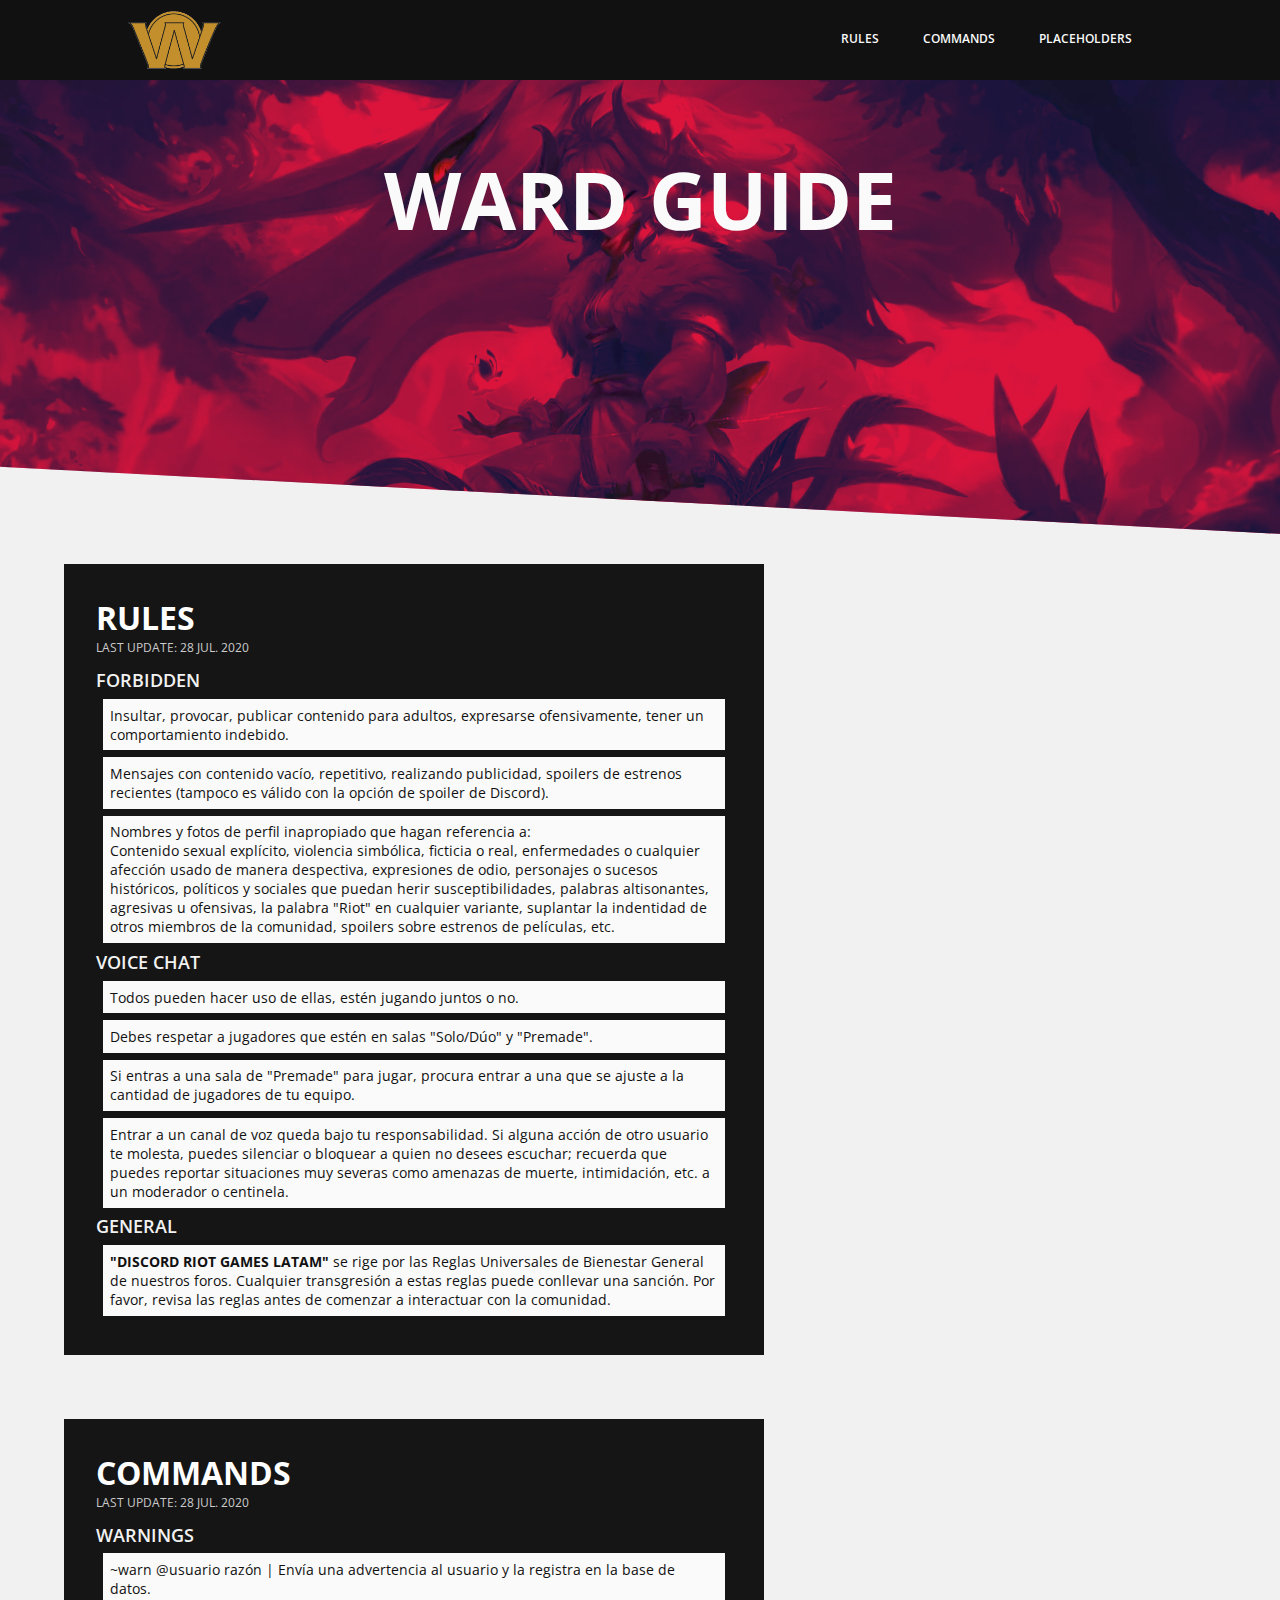
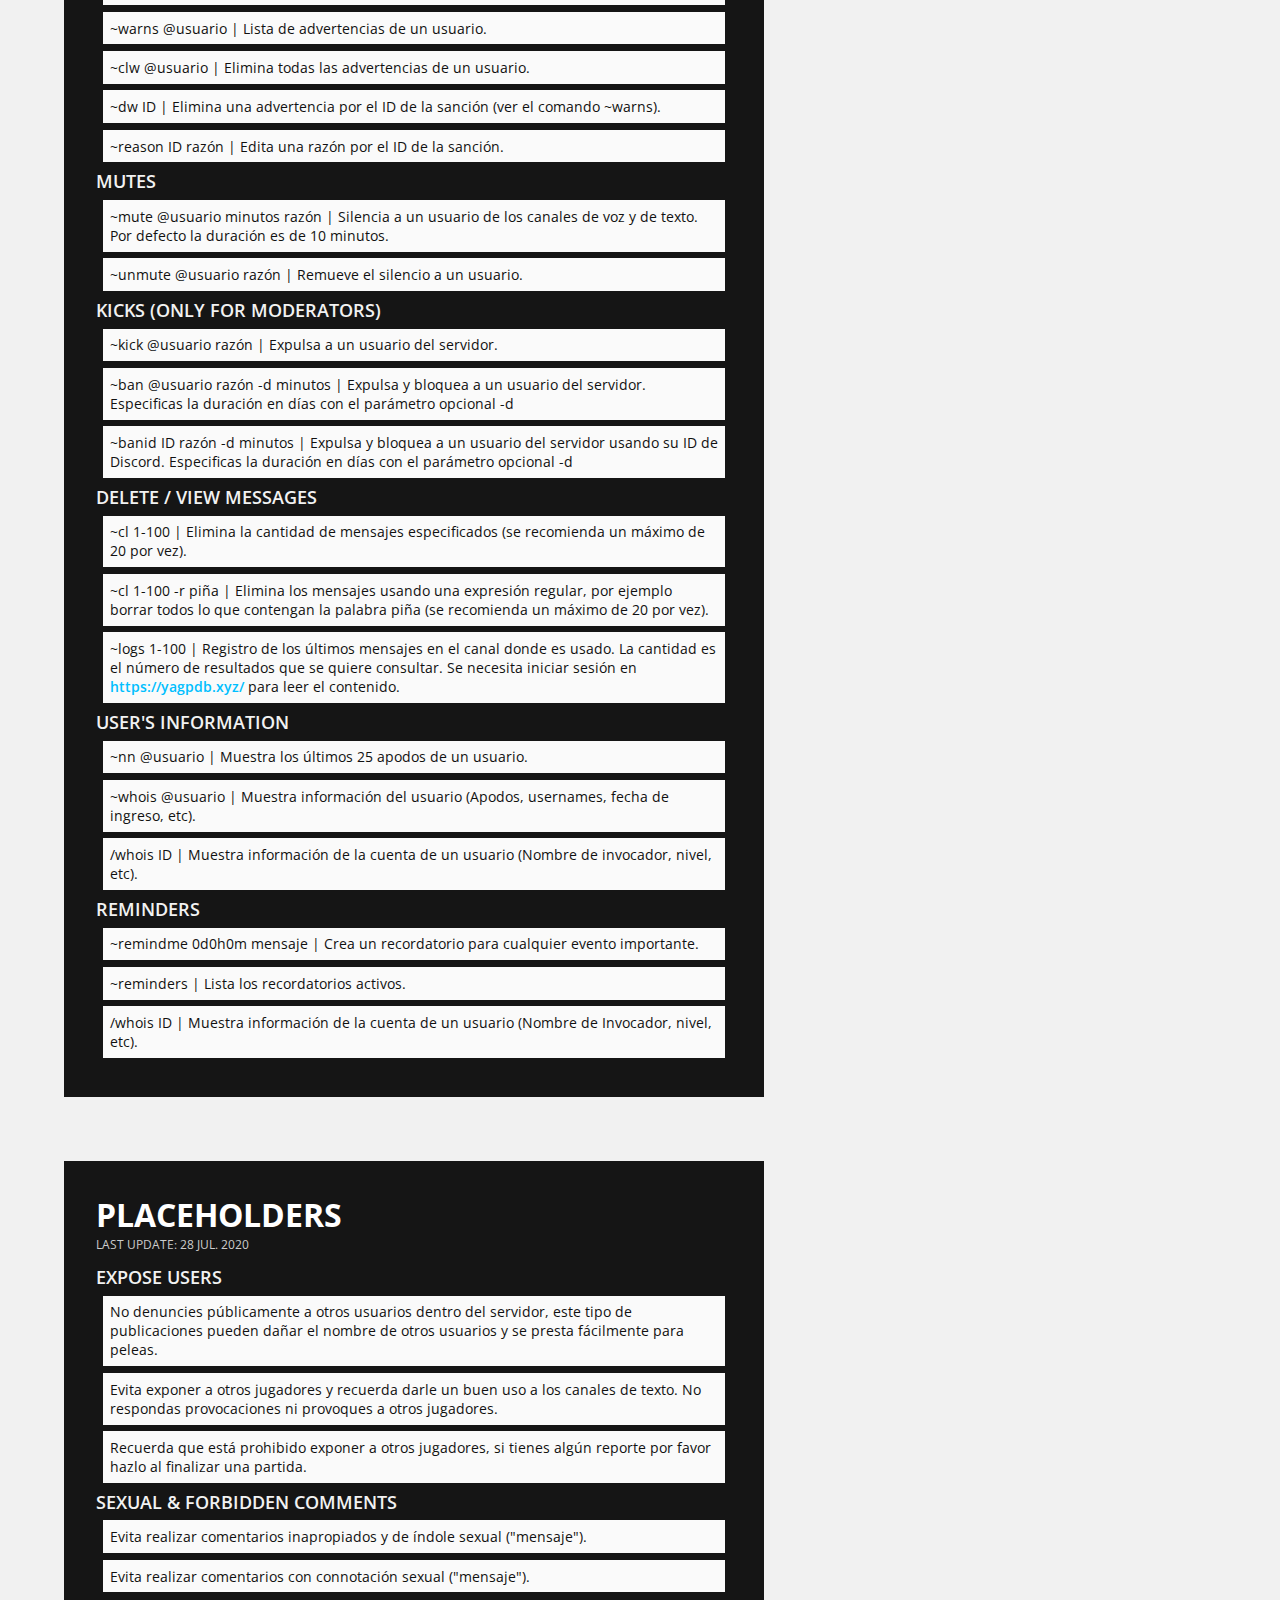
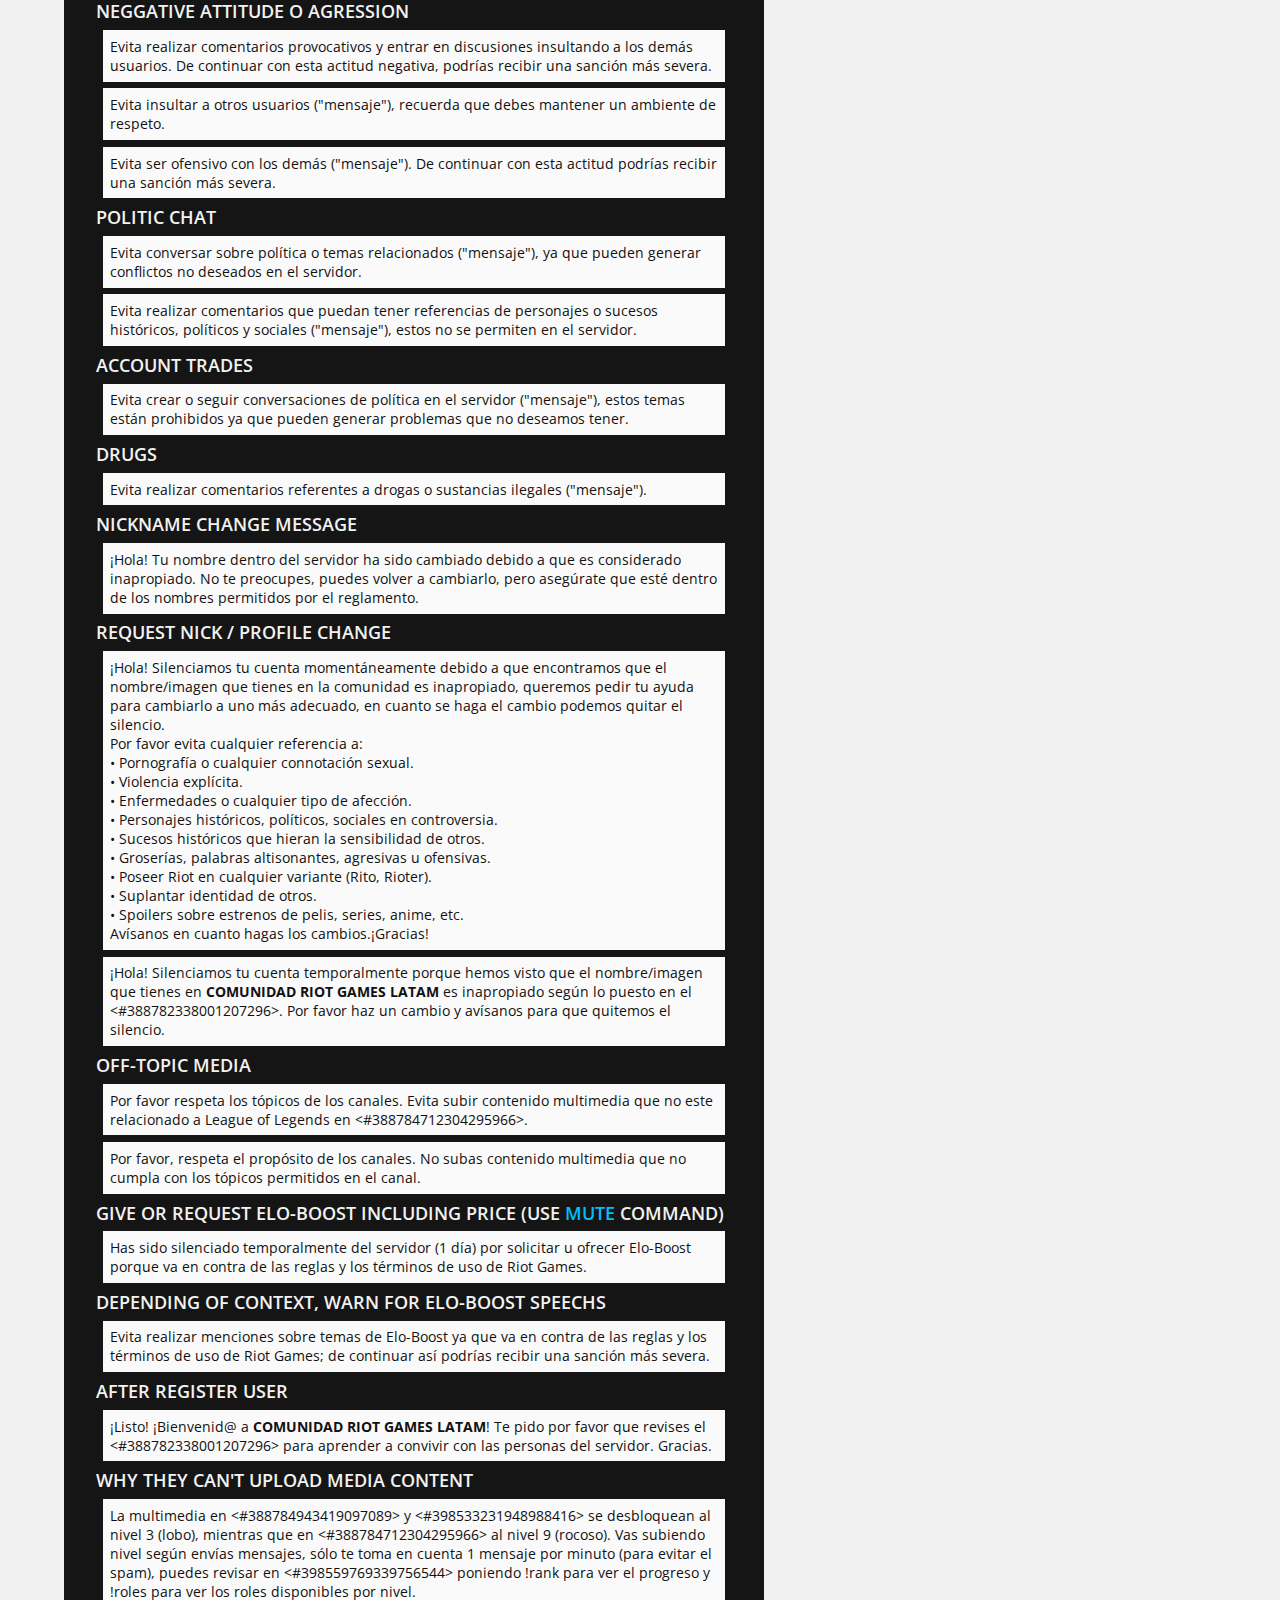
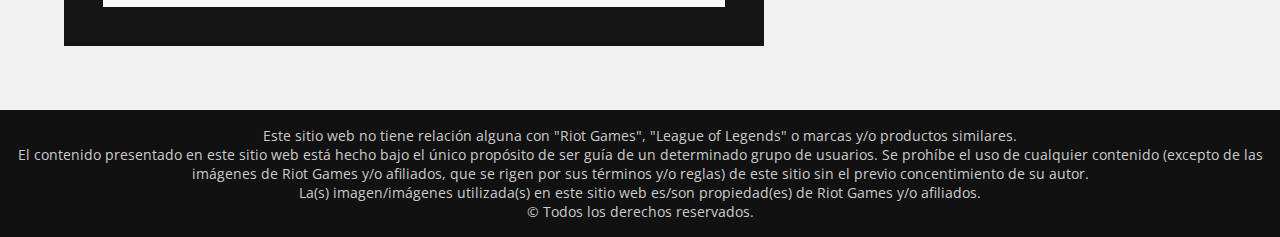
==== commit 3420d118: "Update index.html" ====
--- a/2/index.html
+++ b/2/index.html
@@ -1 +1 @@
-<!DOCTYPE html><html lang="es-LA"><head><meta http-equiv="Content-Type" content="text/html; charset=utf-8"/><meta charset="utf-8"/><meta name="viewport" content="width=device-width, user-scalable=no, initial-scale=1.0, maximum-scale=1.0, minimum-scale=1.0"/><meta name="author" content="FOW Mind"/><title>Guía de Centinela</title><link rel="shortcut icon" type="image/x-icon" href="assets/img/logo.png"/><link href="assets/css/main.min.css" rel="stylesheet"/><link href="https://fonts.googleapis.com/css2?family=Open+Sans:wght@400;600;700&display=swap" rel="stylesheet"/></head><body id="top"><header><nav class="navbar flex"><div class="navbar__brand"><a href="#top"><img class="navbar__brand__img" src="assets/img/logo.png" alt="Ward"/></a></div><ul class="navbar__nav"><li><a href="#rules">Rules</a></li><li><a href="#commands">Commands</a></li><li><a href="#placeholders">Placeholders</a></li></ul></nav><div class="cover"><div class="cover__content"><h1 class="title uppercase cover__title">Ward guide</h1><!--<form><input class="input" id="search" type="search" placeholder="Search something (ex.: ~warn)" autocomplete="off"/><input type="submit" hidden/></form>--></div></div></header><main class="wrapper"><section id="rules" class="section"><h2 class="mini-title section__title">Rules</h2><span class="date section__date uppercase">Last update: 28 Jul. 2020</span><ul class="list section__list"><span class="list__title uppercase">Forbidden</span><li>Insultar, provocar, publicar contenido para adultos, expresarse ofensivamente, tener un comportamiento indebido.</li><li>Mensajes con contenido vacío, repetitivo, realizando publicidad, spoilers de estrenos recientes (tampoco es válido con la opción de spoiler de Discord).</li><li>Nombres y fotos de perfil inapropiado que hagan referencia a:Contenido sexual explícito, violencia simbólica, ficticia o real, enfermedades o cualquier afección usado de manera despectiva, expresiones de odio, personajes o sucesos históricos, políticos y sociales que puedan herir susceptibilidades, palabras altisonantes, agresivas u ofensivas, la palabra "Riot" en cualquier variante, suplantar la indentidad de otros miembros de la comunidad, spoilers sobre estrenos de películas, etc.</li><span class="list__title uppercase">Voice chat</span><li>Todos pueden hacer uso de ellas, estén jugando juntos o no.</li><li>Debes respetar a jugadores que estén en salas "Solo/Dúo" y "Premade".</li><li>Si entras a una sala de "Premade" para jugar, procura entrar a una que se ajuste a la cantidad de jugadores de tu equipo.</li><li>Entrar a un canal de voz queda bajo tu responsabilidad. Si alguna acción de otro usuario te molesta, puedes silenciar o bloquear a quien no desees escuchar; recuerda que puedes reportar situaciones muy severas como amenazas de muerte, intimidación, etc. a un moderador o centinela.</li><span class="list__title uppercase">General</span><li><strong class="uppercase">"Discord Riot Games LATAM"</strong> se rige por las Reglas Universales de Bienestar General de nuestros foros. Cualquier transgresión a estas reglas puede conllevar una sanción. Por favor, revisa las reglas antes de comenzar a interactuar con la comunidad.</li></ul></section><section id="commands" class="section"><h2 class="mini-title section__title">Commands</h2><span class="date section__date uppercase">Last update: 28 Jul. 2020</span><ul class="list section__list"><span class="list__title uppercase">Warnings</span><li>~warn @usuario razón | Envía una advertencia al usuario y la registra en la base de datos.</li><li>~warns @usuario | Lista de advertencias de un usuario.</li><li>~clw @usuario | Elimina todas las advertencias de un usuario.</li><li>~dw ID | Elimina una advertencia por el ID de la sanción (ver el comando ~warns).</li><li>~reason ID razón | Edita una razón por el ID de la sanción.</li><span id="mute-command" class="list__title uppercase">Mutes</span><li>~mute @usuario minutos razón | Silencia a un usuario de los canales de voz y de texto. Por defecto la duración es de 10 minutos.</li><li>~unmute @usuario razón | Remueve el silencio a un usuario.</li><span class="list__title uppercase">Kicks (only for moderators)</span><li>~kick @usuario razón | Expulsa a un usuario del servidor.</li><li>~ban @usuario razón -d minutos | Expulsa y bloquea a un usuario del servidor. Especificas la duración en días con el parámetro opcional -d</li><li>~banid ID razón -d minutos | Expulsa y bloquea a un usuario del servidor usando su ID de Discord. Especificas la duración en días con el parámetro opcional -d</li><span class="list__title uppercase">Delete / View messages</span><li>~cl 1-100 | Elimina la cantidad de mensajes especificados (se recomienda un máximo de 20 por vez).</li><li>~cl 1-100 -r piña | Elimina los mensajes usando una expresión regular, por ejemplo borrar todos lo que contengan la palabra piña (se recomienda un máximo de 20 por vez).</li><li>~logs 1-100 | Registro de los últimos mensajes en el canal donde es usado. La cantidad es el número de resultados que se quiere consultar. Se necesita iniciar sesión en <a class="link list__link" href="https://yagpdb.xyz/" target="_blank">https://yagpdb.xyz/</a> para leer el contenido.</li><span class="list__title uppercase">User's information</span><li>~nn @usuario | Muestra los últimos 25 apodos de un usuario.</li><li>~whois @usuario | Muestra información del usuario (Apodos, usernames, fecha de ingreso, etc).</li><li>/whois ID | Muestra información de la cuenta de un usuario (Nombre de invocador, nivel, etc).</li><span class="list__title uppercase">Reminders</span><li>~remindme 0d0h0m mensaje | Crea un recordatorio para cualquier evento importante.</li><li>~reminders | Lista los recordatorios activos.</li><li>/whois ID | Muestra información de la cuenta de un usuario (Nombre de Invocador, nivel, etc).</li></ul></section><section id="placeholders" class="section"><h2 class="mini-title section__title">Placeholders</h2><span class="date section__date uppercase">Last update: 28 Jul. 2020</span><ul class="list section__list"><span class="list__title uppercase">Expose users</span><li>No denuncies públicamente a otros usuarios dentro del servidor, este tipo de publicaciones pueden dañar el nombre de otros usuarios y se presta fácilmente para peleas.</li><li>Evita exponer a otros jugadores y recuerda darle un buen uso a los canales de texto. No respondas provocaciones ni provoques a otros jugadores.</li><li>Recuerda que está prohibido exponer a otros jugadores, si tienes algún reporte por favor hazlo al finalizar una partida.</li><span class="list__title uppercase">Sexual & forbidden comments</span><li>Evita realizar comentarios inapropiados y de índole sexual ("mensaje").</li><li>Evita realizar comentarios con connotación sexual ("mensaje").</li><span class="list__title uppercase">Neggative attitude o agression</span><li>Evita realizar comentarios provocativos y entrar en discusiones insultando a los demás usuarios. De continuar con esta actitud negativa, podrías recibir una sanción más severa.</li><li>Evita insultar a otros usuarios ("mensaje"), recuerda que debes mantener un ambiente de respeto.</li><li>Evita ser ofensivo con los demás ("mensaje"). De continuar con esta actitud podrías recibir una sanción más severa.</li><span class="list__title uppercase">Politic chats</span><li>Evita conversar sobre política o temas relacionados ("mensaje"), ya que pueden generar conflictos no deseados en el servidor.</li><li>Evita realizar comentarios que puedan tener referencias de personajes o sucesos históricos, políticos y sociales ("mensaje"), estos no se permiten en el servidor.</li><span class="list__title uppercase">Account trades</span><li>Evita crear o seguir conversaciones de política en el servidor ("mensaje"), estos temas están prohibidos ya que pueden generar problemas que no deseamos tener.</li><span class="list__title uppercase">Drugs</span><li>Evita realizar comentarios referentes a drogas o sustancias ilegales ("mensaje").</li><span class="list__title uppercase">Nickname change message</span><li>¡Hola! Tu nombre dentro del servidor ha sido cambiado debido a que es considerado inapropiado. No te preocupes, puedes volver a cambiarlo, pero asegúrate que esté dentro de los nombres permitidos por el reglamento.</li><span class="list__title uppercase">Request nick / profile change</span><li>¡Hola!Silenciamos tu cuenta momentáneamente debido a que encontramos que el nombre/imagen que tienes en la comunidad es inapropiado, queremos pedir tu ayuda para cambiarlo a uno más adecuado, en cuanto se haga el cambio podemos quitar el silencio.<br/>Por favor evita cualquier referencia a:• Pornografía o cualquier connotación sexual.• Violencia explícita.• Enfermedades o cualquier tipo de afección.• Personajes históricos, políticos, sociales en controversia.• Sucesos históricos que hieran la sensibilidad de otros.• Groserías, palabras altisonantes, agresivas u ofensivas.• Poseer Riot en cualquier variante (Rito, Rioter).• Suplantar identidad de otros.• Spoilers sobre estrenos de pelis, series, anime, etc.Avísanos en cuanto hagas los cambios.¡Gracias!</li><li>¡Hola! Silenciamos tu cuenta temporalmente porque hemos visto que el nombre/imagen que tienes en <strong class="uppercase">Comunidad Riot Games LATAM</strong> es inapropiado según lo puesto en el <#388782338001207296>. Por favor haz un cambio y avísanos para que quitemos el silencio.</li><span class="list__title uppercase">Off-topic media</span><li>Por favor respeta los tópicos de los canales. Evita subir contenido multimedia que no este relacionado a League of Legends en <#388784712304295966>.</li><li>Por favor, respeta el propósito de los canales. No subas contenido multimedia que no cumpla con los tópicos permitidos en el canal.</li><span class="list__title uppercase">Give or request elo-boost including price (use <a class="link list__link" href="#mute-command">mute</a> command)</span><li>Has sido silenciado temporalmente del servidor (1 día) por solicitar u ofrecer Elo-Boost porque va en contra de las reglas y los términos de uso de Riot Games.</li><span class="list__title uppercase">Depending of context, warn for elo-boost speechs</span><li>Evita realizar menciones sobre temas de Elo-Boost ya que va en contra de las reglas y los términos de uso de Riot Games; de continuar así podrías recibir una sanción más severa.</li><span class="list__title uppercase">After register user</span><li>¡Listo! ¡Bienvenid@ a <strong class="uppercase">Comunidad Riot Games LATAM</strong>! Te pido por favor que revises el <#388782338001207296> para aprender a convivir con las personas del servidor. Gracias.</li><span class="list__title uppercase">Why they can't upload media content</span><li>La multimedia en <#388784943419097089> y <#398533231948988416> se desbloquean al nivel 3 (lobo), mientras que en <#388784712304295966> al nivel 9 (rocoso). Vas subiendo nivel según envías mensajes, sólo te toma en cuenta 1 mensaje por minuto (para evitar el spam), puedes revisar en <#398559769339756544> poniendo !rank para ver el progreso y !roles para ver los roles disponibles por nivel.</li></ul></section></main><footer class="footer"><p class="footer__paragraph">Este sitio web no tiene relación alguna con "Riot Games", "League of Legends" o marcas y/o productos similares.<br/>El contenido presentado en este sitio web está hecho bajo el único propósito de ser guía de un determinado grupo de usuarios. Se prohíbe el uso de cualquier contenido (excepto de las imágenes de Riot Games y/o afiliados, que se rigen por sus términos y/o reglas) de este sitio sin el previo concentimiento de su autor.</p><p class="footer__paragraph">La(s) imagen/imágenes utilizada(s) en este sitio web es/son propiedad(es) de Riot Games y/o afiliados.<br/>&copy; Todos los derechos reservados.</p></footer></body></html>+<!DOCTYPE html><html lang="es-LA"><head><meta http-equiv="Content-Type" content="text/html; charset=utf-8"/><meta charset="utf-8"/><meta name="viewport" content="width=device-width, user-scalable=no, initial-scale=1.0, maximum-scale=1.0, minimum-scale=1.0"/><meta name="author" content="FOW Mind"/><title>Guía de Centinela</title><link rel="shortcut icon" type="image/x-icon" href="assets/img/logo.png"/><link href="assets/css/main.min.css" rel="stylesheet"/><link href="https://fonts.googleapis.com/css2?family=Open+Sans:wght@400;600;700&display=swap" rel="stylesheet"/></head><body id="top"><header><nav class="navbar flex"><div class="navbar__brand"><a href="#top"><img class="navbar__brand__img" src="assets/img/logo.png" alt="Ward"/></a></div><ul class="navbar__nav"><li><a href="#rules">Rules</a></li><li><a href="#commands">Commands</a></li><li><a href="#placeholders">Placeholders</a></li></ul></nav><div class="cover"><div class="cover__content"><h1 class="title uppercase cover__title">Ward guide</h1><!--<form><input class="input" id="search" type="search" placeholder="Search something (ex.: ~warn)" autocomplete="off"/><input type="submit" hidden/></form>--></div></div></header><main class="wrapper"><section id="rules" class="section"><h2 class="mini-title section__title">Rules</h2><span class="date section__date uppercase">Last update: 28 Jul. 2020</span><ul class="list section__list"><span class="list__title uppercase">Forbidden</span><li>Insultar, provocar, publicar contenido para adultos, expresarse ofensivamente, tener un comportamiento indebido.</li><li>Mensajes con contenido vacío, repetitivo, realizando publicidad, spoilers de estrenos recientes (tampoco es válido con la opción de spoiler de Discord).</li><li>Nombres y fotos de perfil inapropiado que hagan referencia a:<br/>Contenido sexual explícito, violencia simbólica, ficticia o real, enfermedades o cualquier afección usado de manera despectiva, expresiones de odio, personajes o sucesos históricos, políticos y sociales que puedan herir susceptibilidades, palabras altisonantes, agresivas u ofensivas, la palabra "Riot" en cualquier variante, suplantar la indentidad de otros miembros de la comunidad, spoilers sobre estrenos de películas, etc.</li><span class="list__title uppercase">Voice chat</span><li>Todos pueden hacer uso de ellas, estén jugando juntos o no.</li><li>Debes respetar a jugadores que estén en salas "Solo/Dúo" y "Premade".</li><li>Si entras a una sala de "Premade" para jugar, procura entrar a una que se ajuste a la cantidad de jugadores de tu equipo.</li><li>Entrar a un canal de voz queda bajo tu responsabilidad. Si alguna acción de otro usuario te molesta, puedes silenciar o bloquear a quien no desees escuchar; recuerda que puedes reportar situaciones muy severas como amenazas de muerte, intimidación, etc. a un moderador o centinela.</li><span class="list__title uppercase">General</span><li><strong class="uppercase">"Discord Riot Games LATAM"</strong> se rige por las Reglas Universales de Bienestar General de nuestros foros. Cualquier transgresión a estas reglas puede conllevar una sanción. Por favor, revisa las reglas antes de comenzar a interactuar con la comunidad.</li></ul></section><section id="commands" class="section"><h2 class="mini-title section__title">Commands</h2><span class="date section__date uppercase">Last update: 28 Jul. 2020</span><ul class="list section__list"><span class="list__title uppercase">Warnings</span><li>~warn @usuario razón | Envía una advertencia al usuario y la registra en la base de datos.</li><li>~warns @usuario | Lista de advertencias de un usuario.</li><li>~clw @usuario | Elimina todas las advertencias de un usuario.</li><li>~dw ID | Elimina una advertencia por el ID de la sanción (ver el comando ~warns).</li><li>~reason ID razón | Edita una razón por el ID de la sanción.</li><span id="mute-command" class="list__title uppercase">Mutes</span><li>~mute @usuario minutos razón | Silencia a un usuario de los canales de voz y de texto. Por defecto la duración es de 10 minutos.</li><li>~unmute @usuario razón | Remueve el silencio a un usuario.</li><span class="list__title uppercase">Kicks (only for moderators)</span><li>~kick @usuario razón | Expulsa a un usuario del servidor.</li><li>~ban @usuario razón -d minutos | Expulsa y bloquea a un usuario del servidor. Especificas la duración en días con el parámetro opcional -d</li><li>~banid ID razón -d minutos | Expulsa y bloquea a un usuario del servidor usando su ID de Discord. Especificas la duración en días con el parámetro opcional -d</li><span class="list__title uppercase">Delete / View messages</span><li>~cl 1-100 | Elimina la cantidad de mensajes especificados (se recomienda un máximo de 20 por vez).</li><li>~cl 1-100 -r piña | Elimina los mensajes usando una expresión regular, por ejemplo borrar todos lo que contengan la palabra piña (se recomienda un máximo de 20 por vez).</li><li>~logs 1-100 | Registro de los últimos mensajes en el canal donde es usado. La cantidad es el número de resultados que se quiere consultar. Se necesita iniciar sesión en <a class="link list__link" href="https://yagpdb.xyz/" target="_blank">https://yagpdb.xyz/</a> para leer el contenido.</li><span class="list__title uppercase">User's information</span><li>~nn @usuario | Muestra los últimos 25 apodos de un usuario.</li><li>~whois @usuario | Muestra información del usuario (Apodos, usernames, fecha de ingreso, etc).</li><li>/whois ID | Muestra información de la cuenta de un usuario (Nombre de invocador, nivel, etc).</li><span class="list__title uppercase">Reminders</span><li>~remindme 0d0h0m mensaje | Crea un recordatorio para cualquier evento importante.</li><li>~reminders | Lista los recordatorios activos.</li><li>/whois ID | Muestra información de la cuenta de un usuario (Nombre de Invocador, nivel, etc).</li></ul></section><section id="placeholders" class="section"><h2 class="mini-title section__title">Placeholders</h2><span class="date section__date uppercase">Last update: 28 Jul. 2020</span><ul class="list section__list"><span class="list__title uppercase">Expose users</span><li>No denuncies públicamente a otros usuarios dentro del servidor, este tipo de publicaciones pueden dañar el nombre de otros usuarios y se presta fácilmente para peleas.</li><li>Evita exponer a otros jugadores y recuerda darle un buen uso a los canales de texto. No respondas provocaciones ni provoques a otros jugadores.</li><li>Recuerda que está prohibido exponer a otros jugadores, si tienes algún reporte por favor hazlo al finalizar una partida.</li><span class="list__title uppercase">Sexual & forbidden comments</span><li>Evita realizar comentarios inapropiados y de índole sexual ("mensaje").</li><li>Evita realizar comentarios con connotación sexual ("mensaje").</li><span class="list__title uppercase">Neggative attitude o agression</span><li>Evita realizar comentarios provocativos y entrar en discusiones insultando a los demás usuarios. De continuar con esta actitud negativa, podrías recibir una sanción más severa.</li><li>Evita insultar a otros usuarios ("mensaje"), recuerda que debes mantener un ambiente de respeto.</li><li>Evita ser ofensivo con los demás ("mensaje"). De continuar con esta actitud podrías recibir una sanción más severa.</li><span class="list__title uppercase">Politic chat</span><li>Evita conversar sobre política o temas relacionados ("mensaje"), ya que pueden generar conflictos no deseados en el servidor.</li><li>Evita realizar comentarios que puedan tener referencias de personajes o sucesos históricos, políticos y sociales ("mensaje"), estos no se permiten en el servidor.</li><span class="list__title uppercase">Account trades</span><li>Evita crear o seguir conversaciones de política en el servidor ("mensaje"), estos temas están prohibidos ya que pueden generar problemas que no deseamos tener.</li><span class="list__title uppercase">Drugs</span><li>Evita realizar comentarios referentes a drogas o sustancias ilegales ("mensaje").</li><span class="list__title uppercase">Nickname change message</span><li>¡Hola! Tu nombre dentro del servidor ha sido cambiado debido a que es considerado inapropiado. No te preocupes, puedes volver a cambiarlo, pero asegúrate que esté dentro de los nombres permitidos por el reglamento.</li><span class="list__title uppercase">Request nick / profile change</span><li>¡Hola! Silenciamos tu cuenta momentáneamente debido a que encontramos que el nombre/imagen que tienes en la comunidad es inapropiado, queremos pedir tu ayuda para cambiarlo a uno más adecuado, en cuanto se haga el cambio podemos quitar el silencio.<br/>Por favor evita cualquier referencia a:<br/>• Pornografía o cualquier connotación sexual.<br/>• Violencia explícita.<br/>• Enfermedades o cualquier tipo de afección.<br/>• Personajes históricos, políticos, sociales en controversia.<br/>• Sucesos históricos que hieran la sensibilidad de otros.<br/>• Groserías, palabras altisonantes, agresivas u ofensivas.<br/>• Poseer Riot en cualquier variante (Rito, Rioter).<br/>• Suplantar identidad de otros.<br/>• Spoilers sobre estrenos de pelis, series, anime, etc.<br/>Avísanos en cuanto hagas los cambios.¡Gracias!</li><li>¡Hola! Silenciamos tu cuenta temporalmente porque hemos visto que el nombre/imagen que tienes en <strong class="uppercase">Comunidad Riot Games LATAM</strong> es inapropiado según lo puesto en el <#388782338001207296>. Por favor haz un cambio y avísanos para que quitemos el silencio.</li><span class="list__title uppercase">Off-topic media</span><li>Por favor respeta los tópicos de los canales. Evita subir contenido multimedia que no este relacionado a League of Legends en <#388784712304295966>.</li><li>Por favor, respeta el propósito de los canales. No subas contenido multimedia que no cumpla con los tópicos permitidos en el canal.</li><span class="list__title uppercase">Give or request elo-boost including price (use <a class="link list__link" href="#mute-command">mute</a> command)</span><li>Has sido silenciado temporalmente del servidor (1 día) por solicitar u ofrecer Elo-Boost porque va en contra de las reglas y los términos de uso de Riot Games.</li><span class="list__title uppercase">Depending of context, warn for elo-boost speechs</span><li>Evita realizar menciones sobre temas de Elo-Boost ya que va en contra de las reglas y los términos de uso de Riot Games; de continuar así podrías recibir una sanción más severa.</li><span class="list__title uppercase">After register user</span><li>¡Listo! ¡Bienvenid@ a <strong class="uppercase">Comunidad Riot Games LATAM</strong>! Te pido por favor que revises el <#388782338001207296> para aprender a convivir con las personas del servidor. Gracias.</li><span class="list__title uppercase">Why they can't upload media content</span><li>La multimedia en <#388784943419097089> y <#398533231948988416> se desbloquean al nivel 3 (lobo), mientras que en <#388784712304295966> al nivel 9 (rocoso). Vas subiendo nivel según envías mensajes, sólo te toma en cuenta 1 mensaje por minuto (para evitar el spam), puedes revisar en <#398559769339756544> poniendo !rank para ver el progreso y !roles para ver los roles disponibles por nivel.</li></ul></section></main><footer class="footer"><p class="footer__paragraph">Este sitio web no tiene relación alguna con "Riot Games", "League of Legends" o marcas y/o productos similares.<br/>El contenido presentado en este sitio web está hecho bajo el único propósito de ser guía de un determinado grupo de usuarios. Se prohíbe el uso de cualquier contenido (excepto de las imágenes de Riot Games y/o afiliados, que se rigen por sus términos y/o reglas) de este sitio sin el previo concentimiento de su autor.</p><p class="footer__paragraph">La(s) imagen/imágenes utilizada(s) en este sitio web es/son propiedad(es) de Riot Games y/o afiliados.<br/>&copy; Todos los derechos reservados.</p></footer></body></html>
--- a/2/assets/css/main.min.css
+++ b/2/assets/css/main.min.css
@@ -1 +1 @@
-*{margin:0;padding:0;-webkit-box-sizing:border-box;box-sizing:border-box;scroll-behavior:smooth}*::-moz-selection{background-color:crimson;color:#ccc}*::selection{background-color:crimson;color:#ccc}body{font-family:'Open sans',-system-ui,-apple-system,sans-serif,helvetica,arial;background-color:#f1f1f1;overflow-x:hidden}img{max-width:100%;-webkit-user-select:none;-moz-user-select:none;-ms-user-select:none;user-select:none}img::-moz-selection{background-color:rgba(0,0,0,0)}img::selection{background-color:rgba(0,0,0,0)}a{text-decoration:none}.flex{display:-webkit-box;display:-ms-flexbox;display:flex;-webkit-box-orient:horizontal;-webkit-box-direction:normal;-ms-flex-direction:row;flex-direction:row;-webkit-box-pack:justify;-ms-flex-pack:justify;justify-content:space-between;-webkit-box-align:center;-ms-flex-align:center;align-items:center}.uppercase{text-transform:uppercase}.title,.mini-title{color:#111}.title{font-size:3em;text-align:center}.mini-title{font-size:2em;text-transform:uppercase}.date{color:#808080;font-size: .75em;display:block}.link{text-decoration:none;color:deepskyblue;font-size: .8em;font-weight:600}.link:hover{text-decoration:underline}.list{list-style:none}.list__title{color:#111;font-size:1.1em;font-weight:600;display:block}.list li{margin: .5em;color:#707070}.list__link{font-size:inherit}.list__link:hover{text-decoration:none;opacity: .9}.input{outline:none;border:1px solid rgba(0,0,0,.1);font-family:'Open sans',-system-ui,-apple-system,sans-serif,helvetica,arial;font-size:1em;font-weight:600;color:#353535;width:95%;max-width:350px;height:50px;background-color:#fafafa;padding:0 1em;margin:0 auto;display:block;-webkit-transition:-webkit-box-shadow .2s ease;transition:-webkit-box-shadow .2s ease;-o-transition:box-shadow .2s ease;transition:box-shadow .2s ease;transition:box-shadow .2s ease, -webkit-box-shadow .2s ease}.input::-webkit-input-placeholder{color:#707070;font-weight:normal}.input::-moz-placeholder{color:#707070;font-weight:normal}.input:-ms-input-placeholder{color:#707070;font-weight:normal}.input::-ms-input-placeholder{color:#707070;font-weight:normal}.input::placeholder{color:#707070;font-weight:normal}.input:focus,.input:active{-webkit-box-shadow:0 0 5px 1px rgba(0,0,0,.3);box-shadow:0 0 5px 1px rgba(0,0,0,.3)}.input:focus::-webkit-input-placeholder,.input:active::-webkit-input-placeholder{color:transparent}.input:focus::-moz-placeholder,.input:active::-moz-placeholder{color:transparent}.input:focus:-ms-input-placeholder,.input:active:-ms-input-placeholder{color:transparent}.input:focus::-ms-input-placeholder,.input:active::-ms-input-placeholder{color:transparent}.input:focus::placeholder,.input:active::placeholder{color:transparent}.section{padding:2em;margin:4em 5%;background-color:#151515;width:95%;max-width:700px}.section__title{color:#fff;display:inline-block}.section__date{color:#ccc;margin-bottom:1em}.section__list .list__title{color:#f2f2f2}.section__list li{background-color:#fafafa;color:#111;padding: .5em;font-size: .85em}.navbar{position:fixed;top:0;left:0;z-index:500;width:100%;height:80px;background-color:#111;padding:0 10%;overflow-y:hidden}.navbar__brand{padding:1em 0;width:150px;height:100%;color:#fafafa}.navbar__brand a{color:#fafafa}.navbar__brand__img{-o-object-fit:cover;object-fit:cover;width:100%;max-height:150px;line-height:40px}.navbar__nav{list-style:none;height:100%;padding:0;-webkit-user-select:none;-moz-user-select:none;-ms-user-select:none;user-select:none}.navbar__nav li{display:inline-block;line-height:77px;margin-right:-4.1px}.navbar__nav a{color:#fafafa;padding:0 2em;font-size: .75em;font-weight:600;text-transform:uppercase;display:block;border-bottom:3px solid transparent}.navbar__nav a:hover{border-color:deepskyblue}.cover{position:relative;width:100%;height:100vh;max-height:500px;padding-top:80px}.cover::before{content:'';position:absolute;top:0;left:-5%;width:110%;height:100%;background:crimson url(../img/cover.jpg) center -5%/99% no-repeat;background-blend-mode:darken;-webkit-transform:rotate(3deg);-ms-transform:rotate(3deg);transform:rotate(3deg)}.cover__content{position:relative;z-index:5;width:100%;margin:5% auto}.cover__title{color:#fafafa;font-size:5em}.footer{background-color:#111;padding:1em}.footer__paragraph{font-size: .9em;color:#ccc;text-align:center}@media screen and (max-width: 850px){.section{margin:4em auto}.cover::before{background-size:cover;background-position:center 2em}}@media screen and (max-width: 600px){.navbar__brand{display:none}.navbar__nav{margin:0 auto}}@media screen and (max-width: 400px){.section{padding:1em}.section__title{word-break:break-all}.section__list .list__title{margin:1em 0 .5em 0}.section__list li{margin:0}.navbar__nav{height:initial;text-align:center}.navbar__nav li{line-height:initial}.navbar__nav a{padding: .5em;display:inline-block}}+*{margin:0;padding:0;-webkit-box-sizing:border-box;box-sizing:border-box;scroll-behavior:smooth}::-moz-selection{background-color:#dc143c;color:#ccc}::selection{background-color:#dc143c;color:#ccc}body{font-family:'Open sans',-system-ui,-apple-system,sans-serif,helvetica,arial;background-color:#f1f1f1;overflow-x:hidden}img{max-width:100%;-webkit-user-select:none;-moz-user-select:none;-ms-user-select:none;user-select:none}img::-moz-selection{background-color:rgba(0,0,0,0)}img::selection{background-color:rgba(0,0,0,0)}a{text-decoration:none}.flex{display:-webkit-box;display:-ms-flexbox;display:flex;-webkit-box-orient:horizontal;-webkit-box-direction:normal;-ms-flex-direction:row;flex-direction:row;-webkit-box-pack:justify;-ms-flex-pack:justify;justify-content:space-between;-webkit-box-align:center;-ms-flex-align:center;align-items:center}.uppercase{text-transform:uppercase}.mini-title,.title{color:#111}.title{font-size:3em;text-align:center}.mini-title{font-size:2em;text-transform:uppercase}.date{color:grey;font-size:.75em;display:block}.link{text-decoration:none;color:#00bfff;font-size:.8em;font-weight:600}.link:hover{text-decoration:underline}.list{list-style:none}.list__title{color:#111;font-size:1.1em;font-weight:600;display:block}.list li{margin:.5em;color:#707070}.list__link{font-size:inherit}.list__link:hover{text-decoration:none;opacity:.9}.input{outline:0;border:1px solid rgba(0,0,0,.1);font-family:'Open sans',-system-ui,-apple-system,sans-serif,helvetica,arial;font-size:1em;font-weight:600;color:#353535;width:95%;max-width:350px;height:50px;background-color:#fafafa;padding:0 1em;margin:0 auto;display:block;-webkit-transition:-webkit-box-shadow .2s ease;transition:-webkit-box-shadow .2s ease;-o-transition:box-shadow .2s ease;transition:box-shadow .2s ease;transition:box-shadow .2s ease,-webkit-box-shadow .2s ease}.input::-webkit-input-placeholder{color:#707070;font-weight:400}.input::-moz-placeholder{color:#707070;font-weight:400}.input:-ms-input-placeholder{color:#707070;font-weight:400}.input::-ms-input-placeholder{color:#707070;font-weight:400}.input::placeholder{color:#707070;font-weight:400}.input:active,.input:focus{-webkit-box-shadow:0 0 5px 1px rgba(0,0,0,.3);box-shadow:0 0 5px 1px rgba(0,0,0,.3)}.input:active::-webkit-input-placeholder,.input:focus::-webkit-input-placeholder{color:transparent}.input:active::-moz-placeholder,.input:focus::-moz-placeholder{color:transparent}.input:active:-ms-input-placeholder,.input:focus:-ms-input-placeholder{color:transparent}.input:active::-ms-input-placeholder,.input:focus::-ms-input-placeholder{color:transparent}.input:active::placeholder,.input:focus::placeholder{color:transparent}.section{padding:2em;margin:4em 5%;background-color:#151515;width:95%;max-width:700px}.section__title{color:#fff;display:inline-block}.section__date{color:#ccc;margin-bottom:1em}.section__list .list__title{color:#f2f2f2}.section__list li{background-color:#fafafa;color:#111;padding:.5em;font-size:.85em}.navbar{position:fixed;top:0;left:0;z-index:500;width:100%;height:80px;background-color:#111;padding:0 10%;overflow-y:hidden}.navbar__brand,.navbar__brand a{color:#fafafa}.navbar__brand{padding:2em 0}.navbar__brand__img{-o-object-fit:cover;object-fit:cover;height:60px;display:block}.navbar__nav{list-style:none;height:100%;padding:0;-webkit-user-select:none;-moz-user-select:none;-ms-user-select:none;user-select:none}.navbar__nav li{display:inline-block;line-height:77px;margin-right:-4.1px}.navbar__nav a{color:#fafafa;padding:0 2em;font-size:.75em;font-weight:600;text-transform:uppercase;display:block;border-bottom:3px solid transparent}.navbar__nav a:hover{border-color:#00bfff}.cover{position:relative;width:100%;height:100vh;max-height:500px;padding-top:80px}.cover::before{content:'';position:absolute;top:0;left:-5%;width:110%;height:100%;background:#dc143c url(../img/cover.jpg) center -5%/99% no-repeat;background-blend-mode:darken;-webkit-transform:rotate(3deg);-ms-transform:rotate(3deg);transform:rotate(3deg)}.cover__content{position:relative;z-index:5;width:100%;margin:5% auto}.cover__title{color:#fafafa;font-size:5em}.footer{background-color:#111;padding:1em}.footer__paragraph{font-size:.9em;color:#ccc;text-align:center}@media screen and (max-width:850px){.section{margin:4em auto}.cover::before{background-size:cover;background-position:center 2em}}@media screen and (max-width:600px){.navbar__brand{display:none}.navbar__nav{margin:0 auto}}@media screen and (max-width:400px){.section{padding:1em}.section__title{word-break:break-all}.section__list .list__title{margin:1em 0 .5em 0}.section__list li{margin:0}.navbar__nav{height:initial;text-align:center}.navbar__nav li{line-height:initial}.navbar__nav a{padding:.5em;display:inline-block}}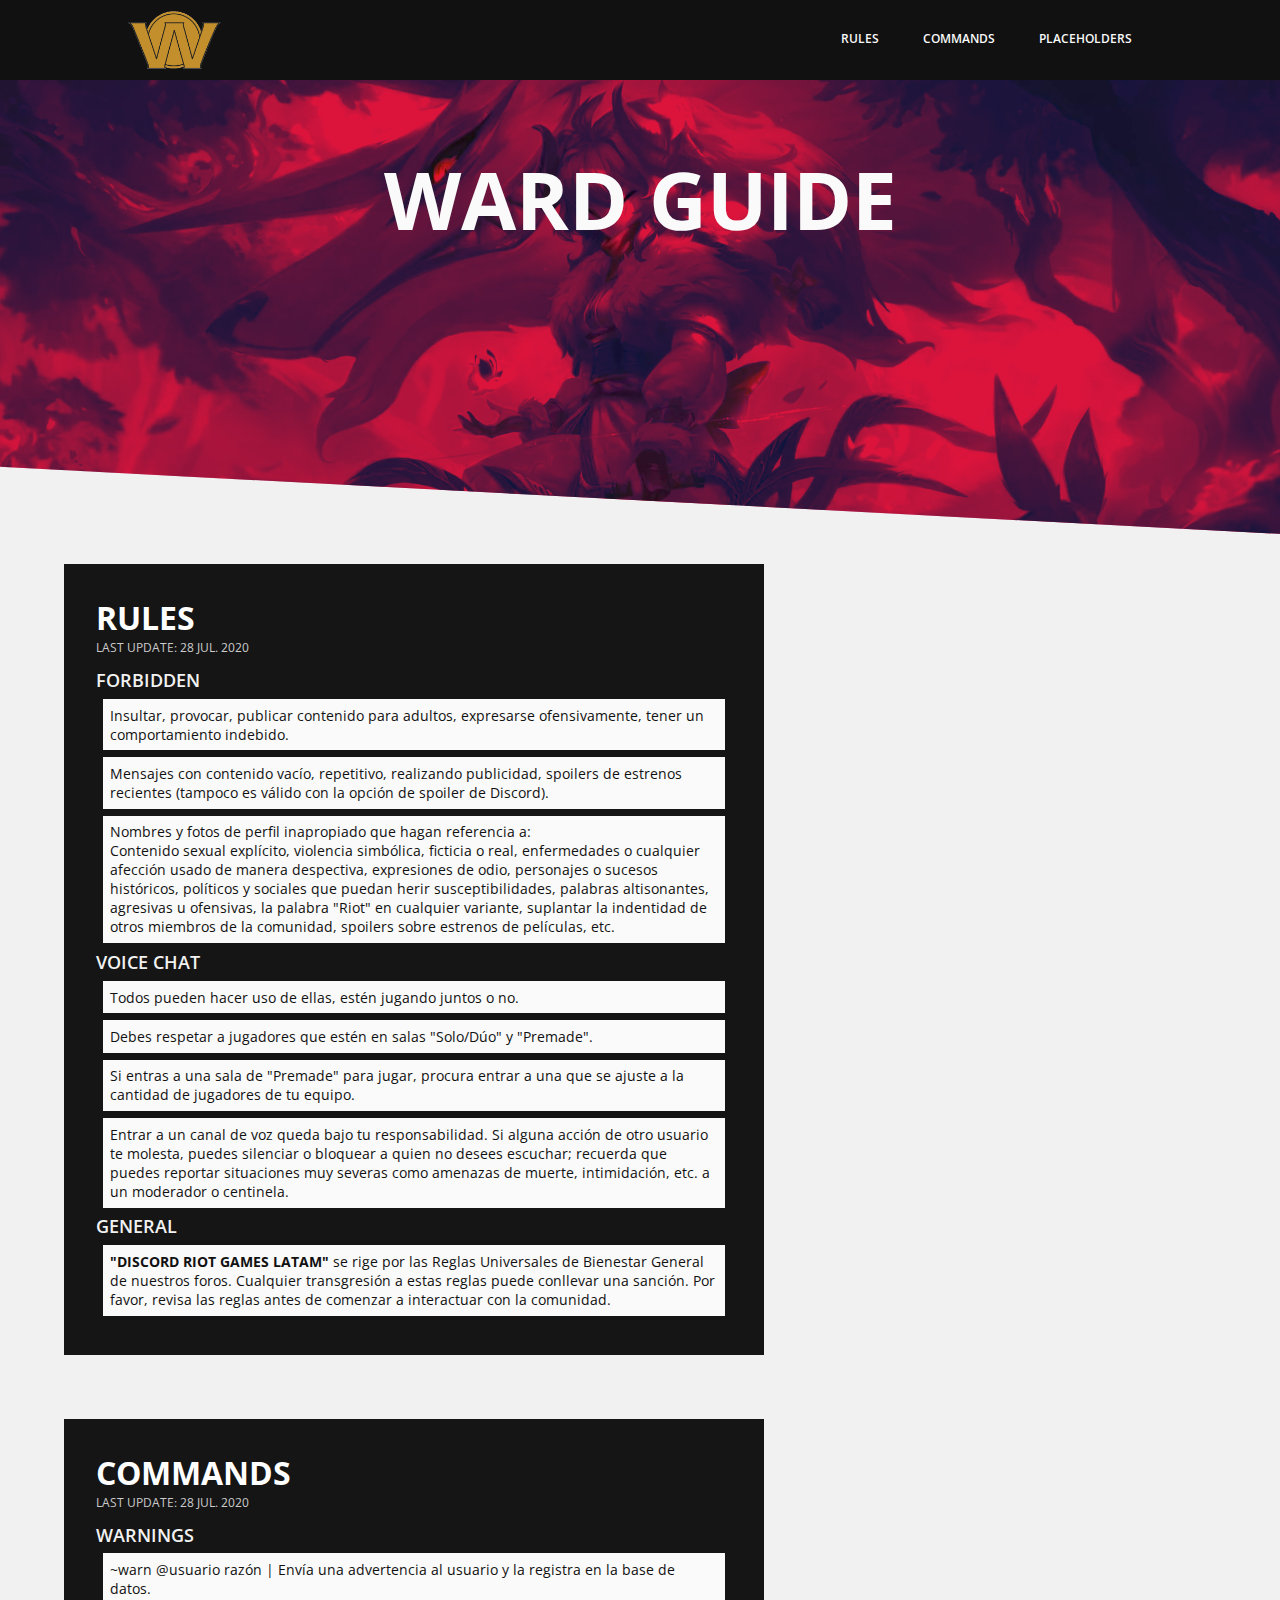
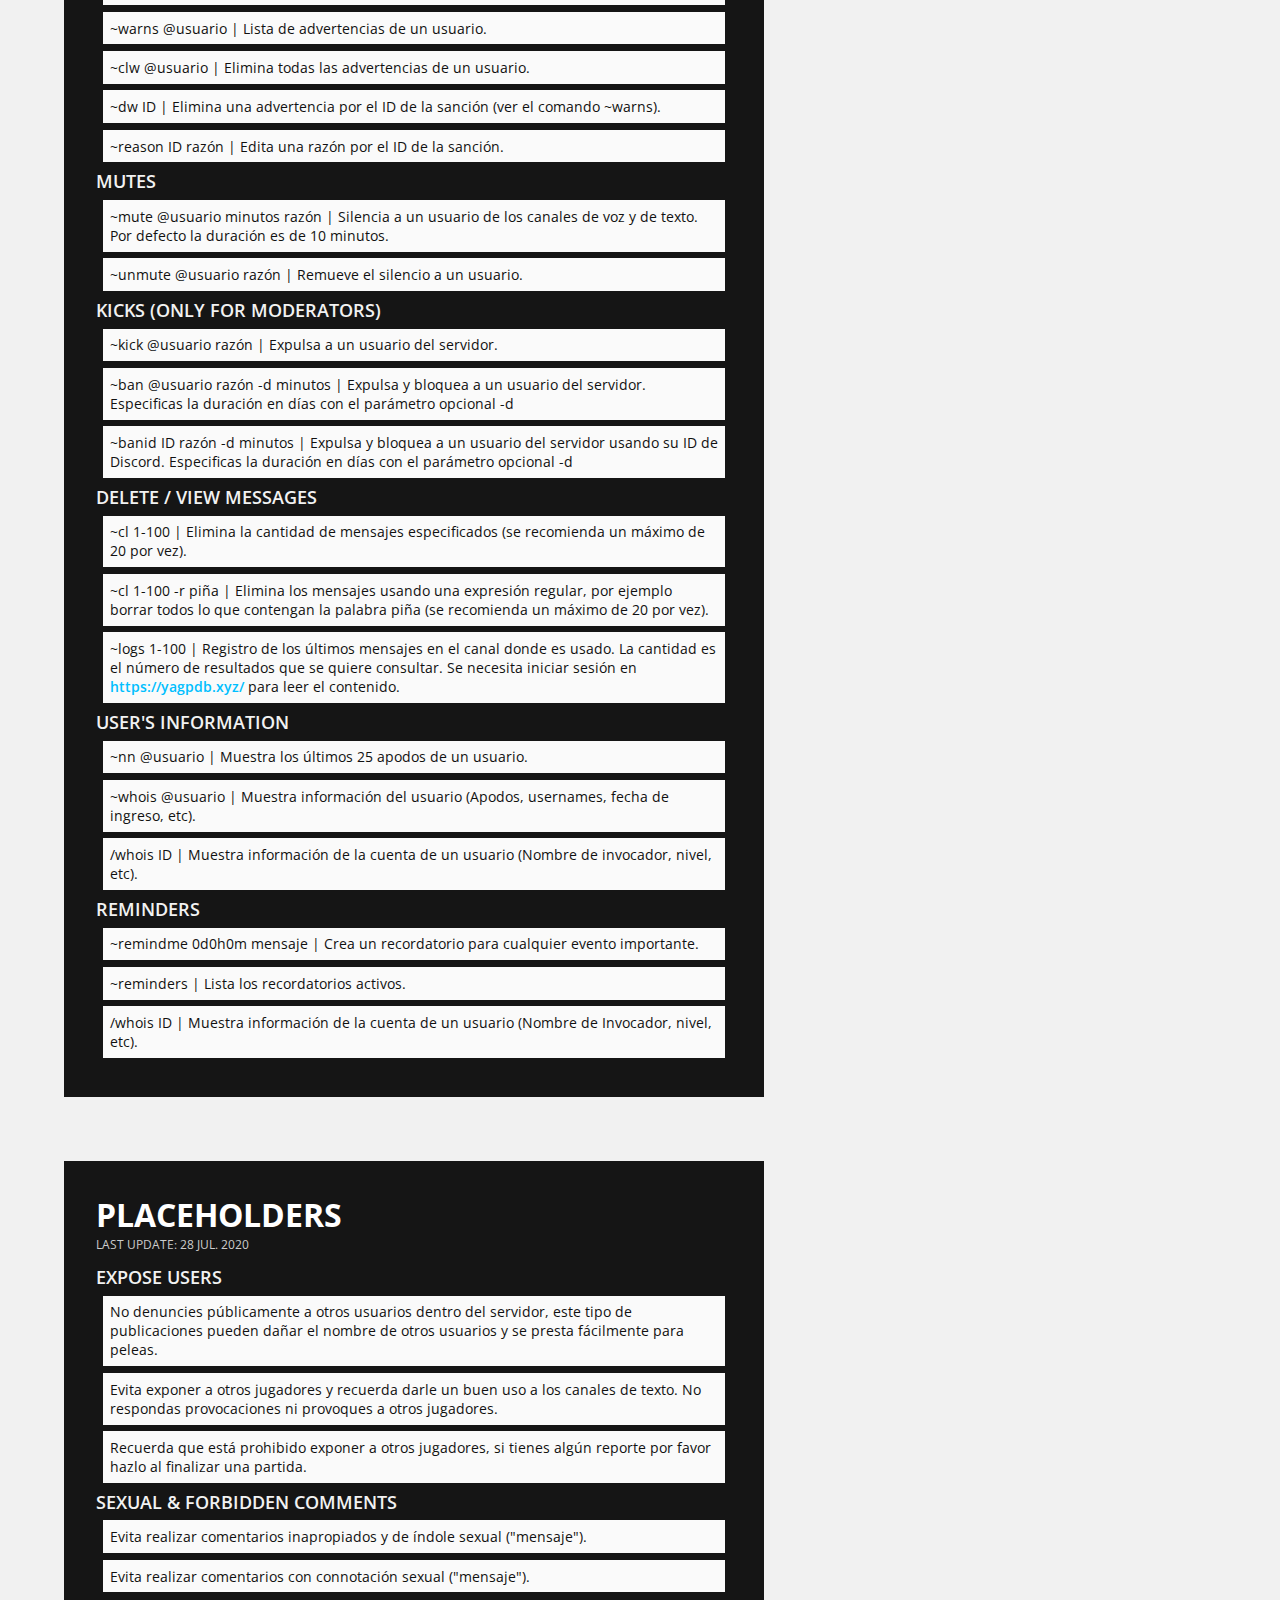
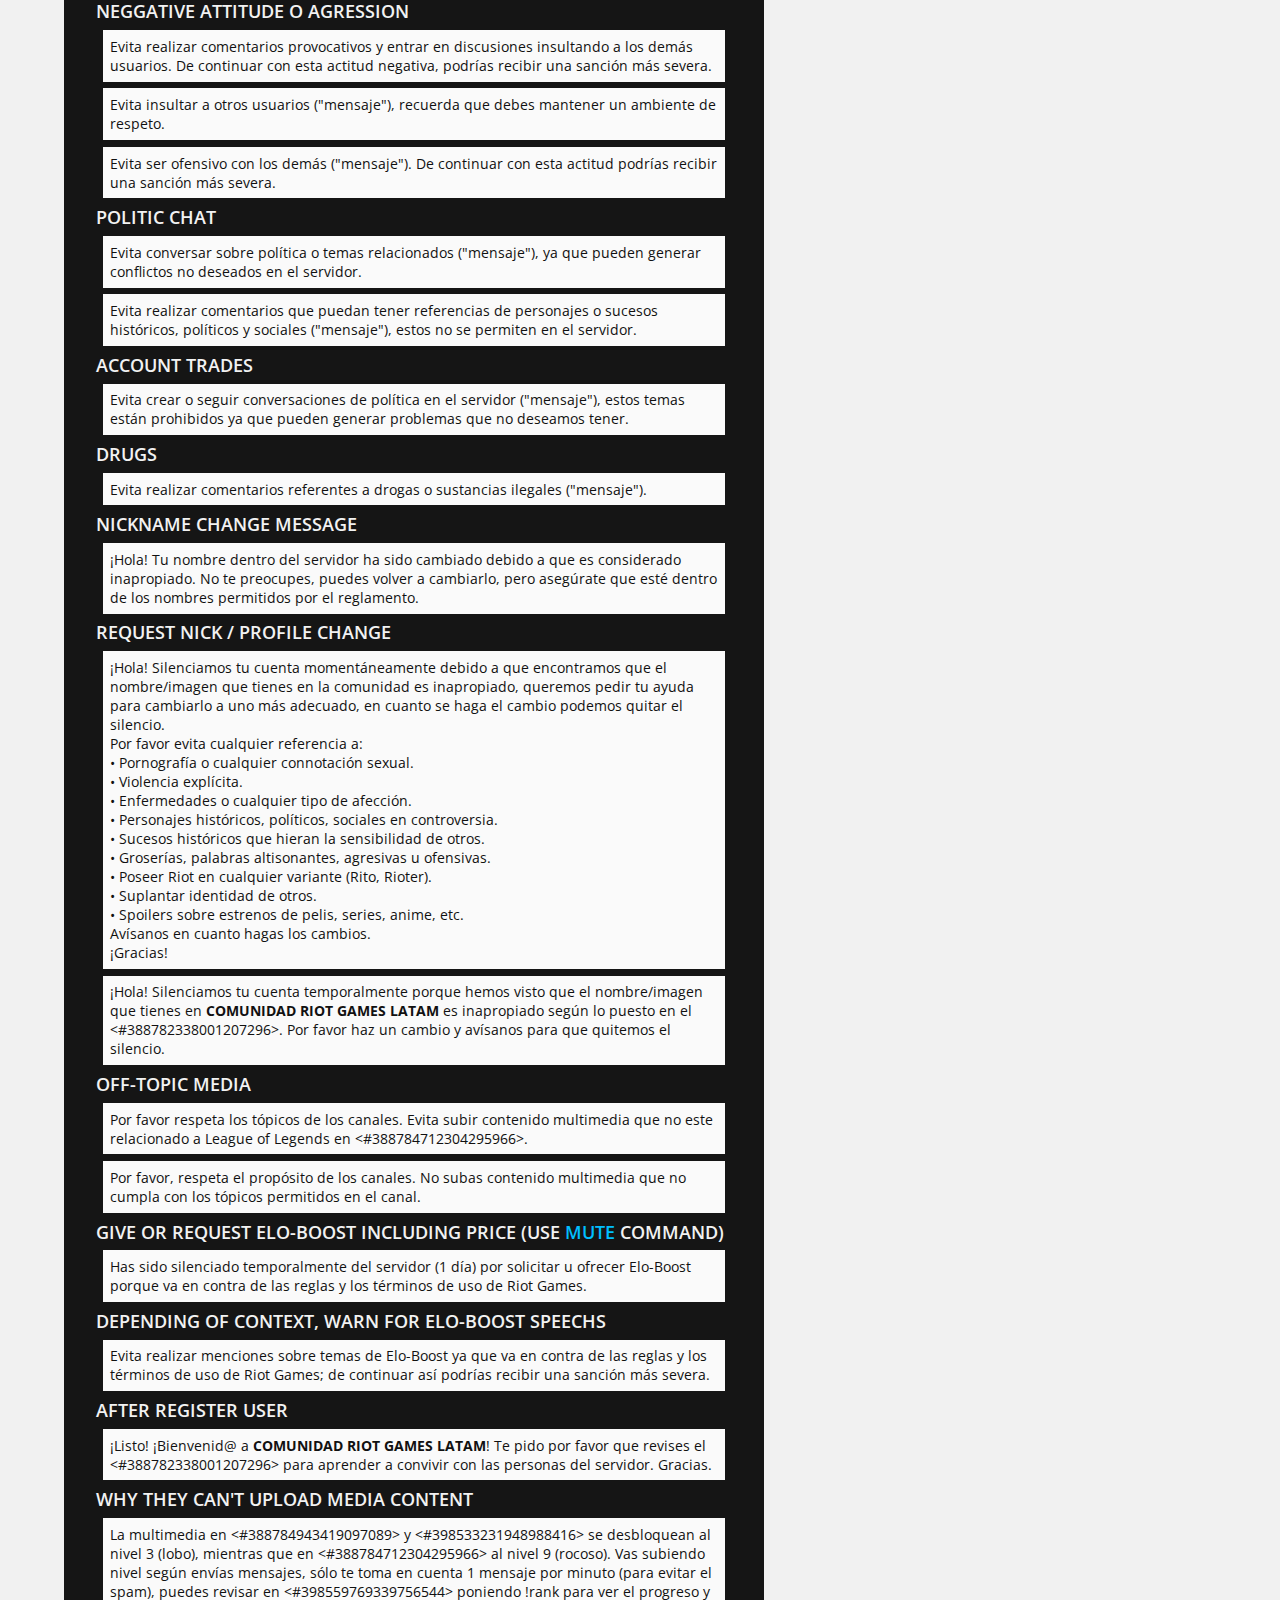
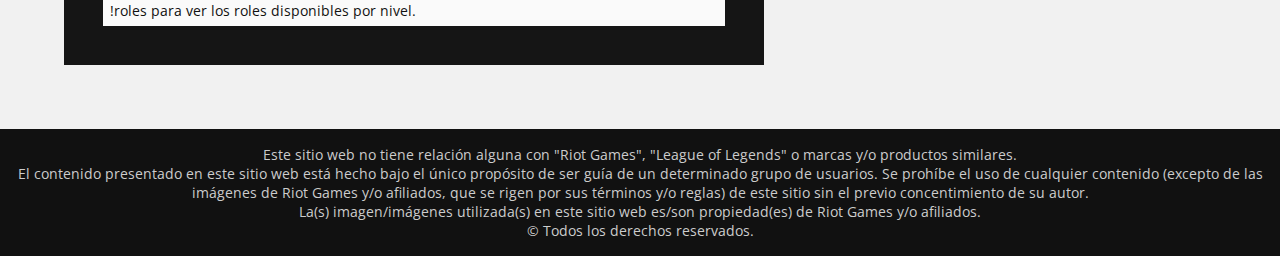
==== commit 80d2f5ea: "Update index.html" ====
--- a/2/index.html
+++ b/2/index.html
@@ -1 +1 @@
-<!DOCTYPE html><html lang="es-LA"><head><meta http-equiv="Content-Type" content="text/html; charset=utf-8"/><meta charset="utf-8"/><meta name="viewport" content="width=device-width, user-scalable=no, initial-scale=1.0, maximum-scale=1.0, minimum-scale=1.0"/><meta name="author" content="FOW Mind"/><title>Guía de Centinela</title><link rel="shortcut icon" type="image/x-icon" href="assets/img/logo.png"/><link href="assets/css/main.min.css" rel="stylesheet"/><link href="https://fonts.googleapis.com/css2?family=Open+Sans:wght@400;600;700&display=swap" rel="stylesheet"/></head><body id="top"><header><nav class="navbar flex"><div class="navbar__brand"><a href="#top"><img class="navbar__brand__img" src="assets/img/logo.png" alt="Ward"/></a></div><ul class="navbar__nav"><li><a href="#rules">Rules</a></li><li><a href="#commands">Commands</a></li><li><a href="#placeholders">Placeholders</a></li></ul></nav><div class="cover"><div class="cover__content"><h1 class="title uppercase cover__title">Ward guide</h1><!--<form><input class="input" id="search" type="search" placeholder="Search something (ex.: ~warn)" autocomplete="off"/><input type="submit" hidden/></form>--></div></div></header><main class="wrapper"><section id="rules" class="section"><h2 class="mini-title section__title">Rules</h2><span class="date section__date uppercase">Last update: 28 Jul. 2020</span><ul class="list section__list"><span class="list__title uppercase">Forbidden</span><li>Insultar, provocar, publicar contenido para adultos, expresarse ofensivamente, tener un comportamiento indebido.</li><li>Mensajes con contenido vacío, repetitivo, realizando publicidad, spoilers de estrenos recientes (tampoco es válido con la opción de spoiler de Discord).</li><li>Nombres y fotos de perfil inapropiado que hagan referencia a:<br/>Contenido sexual explícito, violencia simbólica, ficticia o real, enfermedades o cualquier afección usado de manera despectiva, expresiones de odio, personajes o sucesos históricos, políticos y sociales que puedan herir susceptibilidades, palabras altisonantes, agresivas u ofensivas, la palabra "Riot" en cualquier variante, suplantar la indentidad de otros miembros de la comunidad, spoilers sobre estrenos de películas, etc.</li><span class="list__title uppercase">Voice chat</span><li>Todos pueden hacer uso de ellas, estén jugando juntos o no.</li><li>Debes respetar a jugadores que estén en salas "Solo/Dúo" y "Premade".</li><li>Si entras a una sala de "Premade" para jugar, procura entrar a una que se ajuste a la cantidad de jugadores de tu equipo.</li><li>Entrar a un canal de voz queda bajo tu responsabilidad. Si alguna acción de otro usuario te molesta, puedes silenciar o bloquear a quien no desees escuchar; recuerda que puedes reportar situaciones muy severas como amenazas de muerte, intimidación, etc. a un moderador o centinela.</li><span class="list__title uppercase">General</span><li><strong class="uppercase">"Discord Riot Games LATAM"</strong> se rige por las Reglas Universales de Bienestar General de nuestros foros. Cualquier transgresión a estas reglas puede conllevar una sanción. Por favor, revisa las reglas antes de comenzar a interactuar con la comunidad.</li></ul></section><section id="commands" class="section"><h2 class="mini-title section__title">Commands</h2><span class="date section__date uppercase">Last update: 28 Jul. 2020</span><ul class="list section__list"><span class="list__title uppercase">Warnings</span><li>~warn @usuario razón | Envía una advertencia al usuario y la registra en la base de datos.</li><li>~warns @usuario | Lista de advertencias de un usuario.</li><li>~clw @usuario | Elimina todas las advertencias de un usuario.</li><li>~dw ID | Elimina una advertencia por el ID de la sanción (ver el comando ~warns).</li><li>~reason ID razón | Edita una razón por el ID de la sanción.</li><span id="mute-command" class="list__title uppercase">Mutes</span><li>~mute @usuario minutos razón | Silencia a un usuario de los canales de voz y de texto. Por defecto la duración es de 10 minutos.</li><li>~unmute @usuario razón | Remueve el silencio a un usuario.</li><span class="list__title uppercase">Kicks (only for moderators)</span><li>~kick @usuario razón | Expulsa a un usuario del servidor.</li><li>~ban @usuario razón -d minutos | Expulsa y bloquea a un usuario del servidor. Especificas la duración en días con el parámetro opcional -d</li><li>~banid ID razón -d minutos | Expulsa y bloquea a un usuario del servidor usando su ID de Discord. Especificas la duración en días con el parámetro opcional -d</li><span class="list__title uppercase">Delete / View messages</span><li>~cl 1-100 | Elimina la cantidad de mensajes especificados (se recomienda un máximo de 20 por vez).</li><li>~cl 1-100 -r piña | Elimina los mensajes usando una expresión regular, por ejemplo borrar todos lo que contengan la palabra piña (se recomienda un máximo de 20 por vez).</li><li>~logs 1-100 | Registro de los últimos mensajes en el canal donde es usado. La cantidad es el número de resultados que se quiere consultar. Se necesita iniciar sesión en <a class="link list__link" href="https://yagpdb.xyz/" target="_blank">https://yagpdb.xyz/</a> para leer el contenido.</li><span class="list__title uppercase">User's information</span><li>~nn @usuario | Muestra los últimos 25 apodos de un usuario.</li><li>~whois @usuario | Muestra información del usuario (Apodos, usernames, fecha de ingreso, etc).</li><li>/whois ID | Muestra información de la cuenta de un usuario (Nombre de invocador, nivel, etc).</li><span class="list__title uppercase">Reminders</span><li>~remindme 0d0h0m mensaje | Crea un recordatorio para cualquier evento importante.</li><li>~reminders | Lista los recordatorios activos.</li><li>/whois ID | Muestra información de la cuenta de un usuario (Nombre de Invocador, nivel, etc).</li></ul></section><section id="placeholders" class="section"><h2 class="mini-title section__title">Placeholders</h2><span class="date section__date uppercase">Last update: 28 Jul. 2020</span><ul class="list section__list"><span class="list__title uppercase">Expose users</span><li>No denuncies públicamente a otros usuarios dentro del servidor, este tipo de publicaciones pueden dañar el nombre de otros usuarios y se presta fácilmente para peleas.</li><li>Evita exponer a otros jugadores y recuerda darle un buen uso a los canales de texto. No respondas provocaciones ni provoques a otros jugadores.</li><li>Recuerda que está prohibido exponer a otros jugadores, si tienes algún reporte por favor hazlo al finalizar una partida.</li><span class="list__title uppercase">Sexual & forbidden comments</span><li>Evita realizar comentarios inapropiados y de índole sexual ("mensaje").</li><li>Evita realizar comentarios con connotación sexual ("mensaje").</li><span class="list__title uppercase">Neggative attitude o agression</span><li>Evita realizar comentarios provocativos y entrar en discusiones insultando a los demás usuarios. De continuar con esta actitud negativa, podrías recibir una sanción más severa.</li><li>Evita insultar a otros usuarios ("mensaje"), recuerda que debes mantener un ambiente de respeto.</li><li>Evita ser ofensivo con los demás ("mensaje"). De continuar con esta actitud podrías recibir una sanción más severa.</li><span class="list__title uppercase">Politic chat</span><li>Evita conversar sobre política o temas relacionados ("mensaje"), ya que pueden generar conflictos no deseados en el servidor.</li><li>Evita realizar comentarios que puedan tener referencias de personajes o sucesos históricos, políticos y sociales ("mensaje"), estos no se permiten en el servidor.</li><span class="list__title uppercase">Account trades</span><li>Evita crear o seguir conversaciones de política en el servidor ("mensaje"), estos temas están prohibidos ya que pueden generar problemas que no deseamos tener.</li><span class="list__title uppercase">Drugs</span><li>Evita realizar comentarios referentes a drogas o sustancias ilegales ("mensaje").</li><span class="list__title uppercase">Nickname change message</span><li>¡Hola! Tu nombre dentro del servidor ha sido cambiado debido a que es considerado inapropiado. No te preocupes, puedes volver a cambiarlo, pero asegúrate que esté dentro de los nombres permitidos por el reglamento.</li><span class="list__title uppercase">Request nick / profile change</span><li>¡Hola! Silenciamos tu cuenta momentáneamente debido a que encontramos que el nombre/imagen que tienes en la comunidad es inapropiado, queremos pedir tu ayuda para cambiarlo a uno más adecuado, en cuanto se haga el cambio podemos quitar el silencio.<br/>Por favor evita cualquier referencia a:<br/>• Pornografía o cualquier connotación sexual.<br/>• Violencia explícita.<br/>• Enfermedades o cualquier tipo de afección.<br/>• Personajes históricos, políticos, sociales en controversia.<br/>• Sucesos históricos que hieran la sensibilidad de otros.<br/>• Groserías, palabras altisonantes, agresivas u ofensivas.<br/>• Poseer Riot en cualquier variante (Rito, Rioter).<br/>• Suplantar identidad de otros.<br/>• Spoilers sobre estrenos de pelis, series, anime, etc.<br/>Avísanos en cuanto hagas los cambios.¡Gracias!</li><li>¡Hola! Silenciamos tu cuenta temporalmente porque hemos visto que el nombre/imagen que tienes en <strong class="uppercase">Comunidad Riot Games LATAM</strong> es inapropiado según lo puesto en el <#388782338001207296>. Por favor haz un cambio y avísanos para que quitemos el silencio.</li><span class="list__title uppercase">Off-topic media</span><li>Por favor respeta los tópicos de los canales. Evita subir contenido multimedia que no este relacionado a League of Legends en <#388784712304295966>.</li><li>Por favor, respeta el propósito de los canales. No subas contenido multimedia que no cumpla con los tópicos permitidos en el canal.</li><span class="list__title uppercase">Give or request elo-boost including price (use <a class="link list__link" href="#mute-command">mute</a> command)</span><li>Has sido silenciado temporalmente del servidor (1 día) por solicitar u ofrecer Elo-Boost porque va en contra de las reglas y los términos de uso de Riot Games.</li><span class="list__title uppercase">Depending of context, warn for elo-boost speechs</span><li>Evita realizar menciones sobre temas de Elo-Boost ya que va en contra de las reglas y los términos de uso de Riot Games; de continuar así podrías recibir una sanción más severa.</li><span class="list__title uppercase">After register user</span><li>¡Listo! ¡Bienvenid@ a <strong class="uppercase">Comunidad Riot Games LATAM</strong>! Te pido por favor que revises el <#388782338001207296> para aprender a convivir con las personas del servidor. Gracias.</li><span class="list__title uppercase">Why they can't upload media content</span><li>La multimedia en <#388784943419097089> y <#398533231948988416> se desbloquean al nivel 3 (lobo), mientras que en <#388784712304295966> al nivel 9 (rocoso). Vas subiendo nivel según envías mensajes, sólo te toma en cuenta 1 mensaje por minuto (para evitar el spam), puedes revisar en <#398559769339756544> poniendo !rank para ver el progreso y !roles para ver los roles disponibles por nivel.</li></ul></section></main><footer class="footer"><p class="footer__paragraph">Este sitio web no tiene relación alguna con "Riot Games", "League of Legends" o marcas y/o productos similares.<br/>El contenido presentado en este sitio web está hecho bajo el único propósito de ser guía de un determinado grupo de usuarios. Se prohíbe el uso de cualquier contenido (excepto de las imágenes de Riot Games y/o afiliados, que se rigen por sus términos y/o reglas) de este sitio sin el previo concentimiento de su autor.</p><p class="footer__paragraph">La(s) imagen/imágenes utilizada(s) en este sitio web es/son propiedad(es) de Riot Games y/o afiliados.<br/>&copy; Todos los derechos reservados.</p></footer></body></html>
+<!DOCTYPE html><html lang="es-LA"><head><meta http-equiv="Content-Type" content="text/html; charset=utf-8"/><meta charset="utf-8"/><meta name="viewport" content="width=device-width, user-scalable=no, initial-scale=1.0, maximum-scale=1.0, minimum-scale=1.0"/><meta name="author" content="FOW Mind"/><title>Guía de Centinela</title><link rel="shortcut icon" type="image/x-icon" href="assets/img/logo.png"/><link href="assets/css/main.min.css" rel="stylesheet"/><link href="https://fonts.googleapis.com/css2?family=Open+Sans:wght@400;600;700&display=swap" rel="stylesheet"/></head><body id="top"><header><nav class="navbar flex"><div class="navbar__brand"><a href="#top"><img class="navbar__brand__img" src="assets/img/logo.png" alt="Ward"/></a></div><ul class="navbar__nav"><li><a href="#rules">Rules</a></li><li><a href="#commands">Commands</a></li><li><a href="#placeholders">Placeholders</a></li></ul></nav><div class="cover"><div class="cover__content"><h1 class="title uppercase cover__title">Ward guide</h1><!--<form><input class="input" id="search" type="search" placeholder="Search something (ex.: ~warn)" autocomplete="off"/><input type="submit" hidden/></form>--></div></div></header><main class="wrapper"><section id="rules" class="section"><h2 class="mini-title section__title">Rules</h2><span class="date section__date uppercase">Last update: 28 Jul. 2020</span><ul class="list section__list"><span class="list__title uppercase">Forbidden</span><li>Insultar, provocar, publicar contenido para adultos, expresarse ofensivamente, tener un comportamiento indebido.</li><li>Mensajes con contenido vacío, repetitivo, realizando publicidad, spoilers de estrenos recientes (tampoco es válido con la opción de spoiler de Discord).</li><li>Nombres y fotos de perfil inapropiado que hagan referencia a:<br/>Contenido sexual explícito, violencia simbólica, ficticia o real, enfermedades o cualquier afección usado de manera despectiva, expresiones de odio, personajes o sucesos históricos, políticos y sociales que puedan herir susceptibilidades, palabras altisonantes, agresivas u ofensivas, la palabra "Riot" en cualquier variante, suplantar la indentidad de otros miembros de la comunidad, spoilers sobre estrenos de películas, etc.</li><span class="list__title uppercase">Voice chat</span><li>Todos pueden hacer uso de ellas, estén jugando juntos o no.</li><li>Debes respetar a jugadores que estén en salas "Solo/Dúo" y "Premade".</li><li>Si entras a una sala de "Premade" para jugar, procura entrar a una que se ajuste a la cantidad de jugadores de tu equipo.</li><li>Entrar a un canal de voz queda bajo tu responsabilidad. Si alguna acción de otro usuario te molesta, puedes silenciar o bloquear a quien no desees escuchar; recuerda que puedes reportar situaciones muy severas como amenazas de muerte, intimidación, etc. a un moderador o centinela.</li><span class="list__title uppercase">General</span><li><strong class="uppercase">"Discord Riot Games LATAM"</strong> se rige por las Reglas Universales de Bienestar General de nuestros foros. Cualquier transgresión a estas reglas puede conllevar una sanción. Por favor, revisa las reglas antes de comenzar a interactuar con la comunidad.</li></ul></section><section id="commands" class="section"><h2 class="mini-title section__title">Commands</h2><span class="date section__date uppercase">Last update: 28 Jul. 2020</span><ul class="list section__list"><span class="list__title uppercase">Warnings</span><li>~warn @usuario razón | Envía una advertencia al usuario y la registra en la base de datos.</li><li>~warns @usuario | Lista de advertencias de un usuario.</li><li>~clw @usuario | Elimina todas las advertencias de un usuario.</li><li>~dw ID | Elimina una advertencia por el ID de la sanción (ver el comando ~warns).</li><li>~reason ID razón | Edita una razón por el ID de la sanción.</li><span id="mute-command" class="list__title uppercase">Mutes</span><li>~mute @usuario minutos razón | Silencia a un usuario de los canales de voz y de texto. Por defecto la duración es de 10 minutos.</li><li>~unmute @usuario razón | Remueve el silencio a un usuario.</li><span class="list__title uppercase">Kicks (only for moderators)</span><li>~kick @usuario razón | Expulsa a un usuario del servidor.</li><li>~ban @usuario razón -d minutos | Expulsa y bloquea a un usuario del servidor. Especificas la duración en días con el parámetro opcional -d</li><li>~banid ID razón -d minutos | Expulsa y bloquea a un usuario del servidor usando su ID de Discord. Especificas la duración en días con el parámetro opcional -d</li><span class="list__title uppercase">Delete / View messages</span><li>~cl 1-100 | Elimina la cantidad de mensajes especificados (se recomienda un máximo de 20 por vez).</li><li>~cl 1-100 -r piña | Elimina los mensajes usando una expresión regular, por ejemplo borrar todos lo que contengan la palabra piña (se recomienda un máximo de 20 por vez).</li><li>~logs 1-100 | Registro de los últimos mensajes en el canal donde es usado. La cantidad es el número de resultados que se quiere consultar. Se necesita iniciar sesión en <a class="link list__link" href="https://yagpdb.xyz/" target="_blank">https://yagpdb.xyz/</a> para leer el contenido.</li><span class="list__title uppercase">User's information</span><li>~nn @usuario | Muestra los últimos 25 apodos de un usuario.</li><li>~whois @usuario | Muestra información del usuario (Apodos, usernames, fecha de ingreso, etc).</li><li>/whois ID | Muestra información de la cuenta de un usuario (Nombre de invocador, nivel, etc).</li><span class="list__title uppercase">Reminders</span><li>~remindme 0d0h0m mensaje | Crea un recordatorio para cualquier evento importante.</li><li>~reminders | Lista los recordatorios activos.</li><li>/whois ID | Muestra información de la cuenta de un usuario (Nombre de Invocador, nivel, etc).</li></ul></section><section id="placeholders" class="section"><h2 class="mini-title section__title">Placeholders</h2><span class="date section__date uppercase">Last update: 28 Jul. 2020</span><ul class="list section__list"><span class="list__title uppercase">Expose users</span><li>No denuncies públicamente a otros usuarios dentro del servidor, este tipo de publicaciones pueden dañar el nombre de otros usuarios y se presta fácilmente para peleas.</li><li>Evita exponer a otros jugadores y recuerda darle un buen uso a los canales de texto. No respondas provocaciones ni provoques a otros jugadores.</li><li>Recuerda que está prohibido exponer a otros jugadores, si tienes algún reporte por favor hazlo al finalizar una partida.</li><span class="list__title uppercase">Sexual & forbidden comments</span><li>Evita realizar comentarios inapropiados y de índole sexual ("mensaje").</li><li>Evita realizar comentarios con connotación sexual ("mensaje").</li><span class="list__title uppercase">Neggative attitude o agression</span><li>Evita realizar comentarios provocativos y entrar en discusiones insultando a los demás usuarios. De continuar con esta actitud negativa, podrías recibir una sanción más severa.</li><li>Evita insultar a otros usuarios ("mensaje"), recuerda que debes mantener un ambiente de respeto.</li><li>Evita ser ofensivo con los demás ("mensaje"). De continuar con esta actitud podrías recibir una sanción más severa.</li><span class="list__title uppercase">Politic chat</span><li>Evita conversar sobre política o temas relacionados ("mensaje"), ya que pueden generar conflictos no deseados en el servidor.</li><li>Evita realizar comentarios que puedan tener referencias de personajes o sucesos históricos, políticos y sociales ("mensaje"), estos no se permiten en el servidor.</li><span class="list__title uppercase">Account trades</span><li>Evita crear o seguir conversaciones de política en el servidor ("mensaje"), estos temas están prohibidos ya que pueden generar problemas que no deseamos tener.</li><span class="list__title uppercase">Drugs</span><li>Evita realizar comentarios referentes a drogas o sustancias ilegales ("mensaje").</li><span class="list__title uppercase">Nickname change message</span><li>¡Hola! Tu nombre dentro del servidor ha sido cambiado debido a que es considerado inapropiado. No te preocupes, puedes volver a cambiarlo, pero asegúrate que esté dentro de los nombres permitidos por el reglamento.</li><span class="list__title uppercase">Request nick / profile change</span><li>¡Hola! Silenciamos tu cuenta momentáneamente debido a que encontramos que el nombre/imagen que tienes en la comunidad es inapropiado, queremos pedir tu ayuda para cambiarlo a uno más adecuado, en cuanto se haga el cambio podemos quitar el silencio.<br/>Por favor evita cualquier referencia a:<br/>• Pornografía o cualquier connotación sexual.<br/>• Violencia explícita.<br/>• Enfermedades o cualquier tipo de afección.<br/>• Personajes históricos, políticos, sociales en controversia.<br/>• Sucesos históricos que hieran la sensibilidad de otros.<br/>• Groserías, palabras altisonantes, agresivas u ofensivas.<br/>• Poseer Riot en cualquier variante (Rito, Rioter).<br/>• Suplantar identidad de otros.<br/>• Spoilers sobre estrenos de pelis, series, anime, etc.<br/>Avísanos en cuanto hagas los cambios.<br/>¡Gracias!</li><li>¡Hola! Silenciamos tu cuenta temporalmente porque hemos visto que el nombre/imagen que tienes en <strong class="uppercase">Comunidad Riot Games LATAM</strong> es inapropiado según lo puesto en el <#388782338001207296>. Por favor haz un cambio y avísanos para que quitemos el silencio.</li><span class="list__title uppercase">Off-topic media</span><li>Por favor respeta los tópicos de los canales. Evita subir contenido multimedia que no este relacionado a League of Legends en <#388784712304295966>.</li><li>Por favor, respeta el propósito de los canales. No subas contenido multimedia que no cumpla con los tópicos permitidos en el canal.</li><span class="list__title uppercase">Give or request elo-boost including price (use <a class="link list__link" href="#mute-command">mute</a> command)</span><li>Has sido silenciado temporalmente del servidor (1 día) por solicitar u ofrecer Elo-Boost porque va en contra de las reglas y los términos de uso de Riot Games.</li><span class="list__title uppercase">Depending of context, warn for elo-boost speechs</span><li>Evita realizar menciones sobre temas de Elo-Boost ya que va en contra de las reglas y los términos de uso de Riot Games; de continuar así podrías recibir una sanción más severa.</li><span class="list__title uppercase">After register user</span><li>¡Listo! ¡Bienvenid@ a <strong class="uppercase">Comunidad Riot Games LATAM</strong>! Te pido por favor que revises el <#388782338001207296> para aprender a convivir con las personas del servidor. Gracias.</li><span class="list__title uppercase">Why they can't upload media content</span><li>La multimedia en <#388784943419097089> y <#398533231948988416> se desbloquean al nivel 3 (lobo), mientras que en <#388784712304295966> al nivel 9 (rocoso). Vas subiendo nivel según envías mensajes, sólo te toma en cuenta 1 mensaje por minuto (para evitar el spam), puedes revisar en <#398559769339756544> poniendo !rank para ver el progreso y !roles para ver los roles disponibles por nivel.</li></ul></section></main><footer class="footer"><p class="footer__paragraph">Este sitio web no tiene relación alguna con "Riot Games", "League of Legends" o marcas y/o productos similares.<br/>El contenido presentado en este sitio web está hecho bajo el único propósito de ser guía de un determinado grupo de usuarios. Se prohíbe el uso de cualquier contenido (excepto de las imágenes de Riot Games y/o afiliados, que se rigen por sus términos y/o reglas) de este sitio sin el previo concentimiento de su autor.</p><p class="footer__paragraph">La(s) imagen/imágenes utilizada(s) en este sitio web es/son propiedad(es) de Riot Games y/o afiliados.<br/>&copy; Todos los derechos reservados.</p></footer></body></html>
